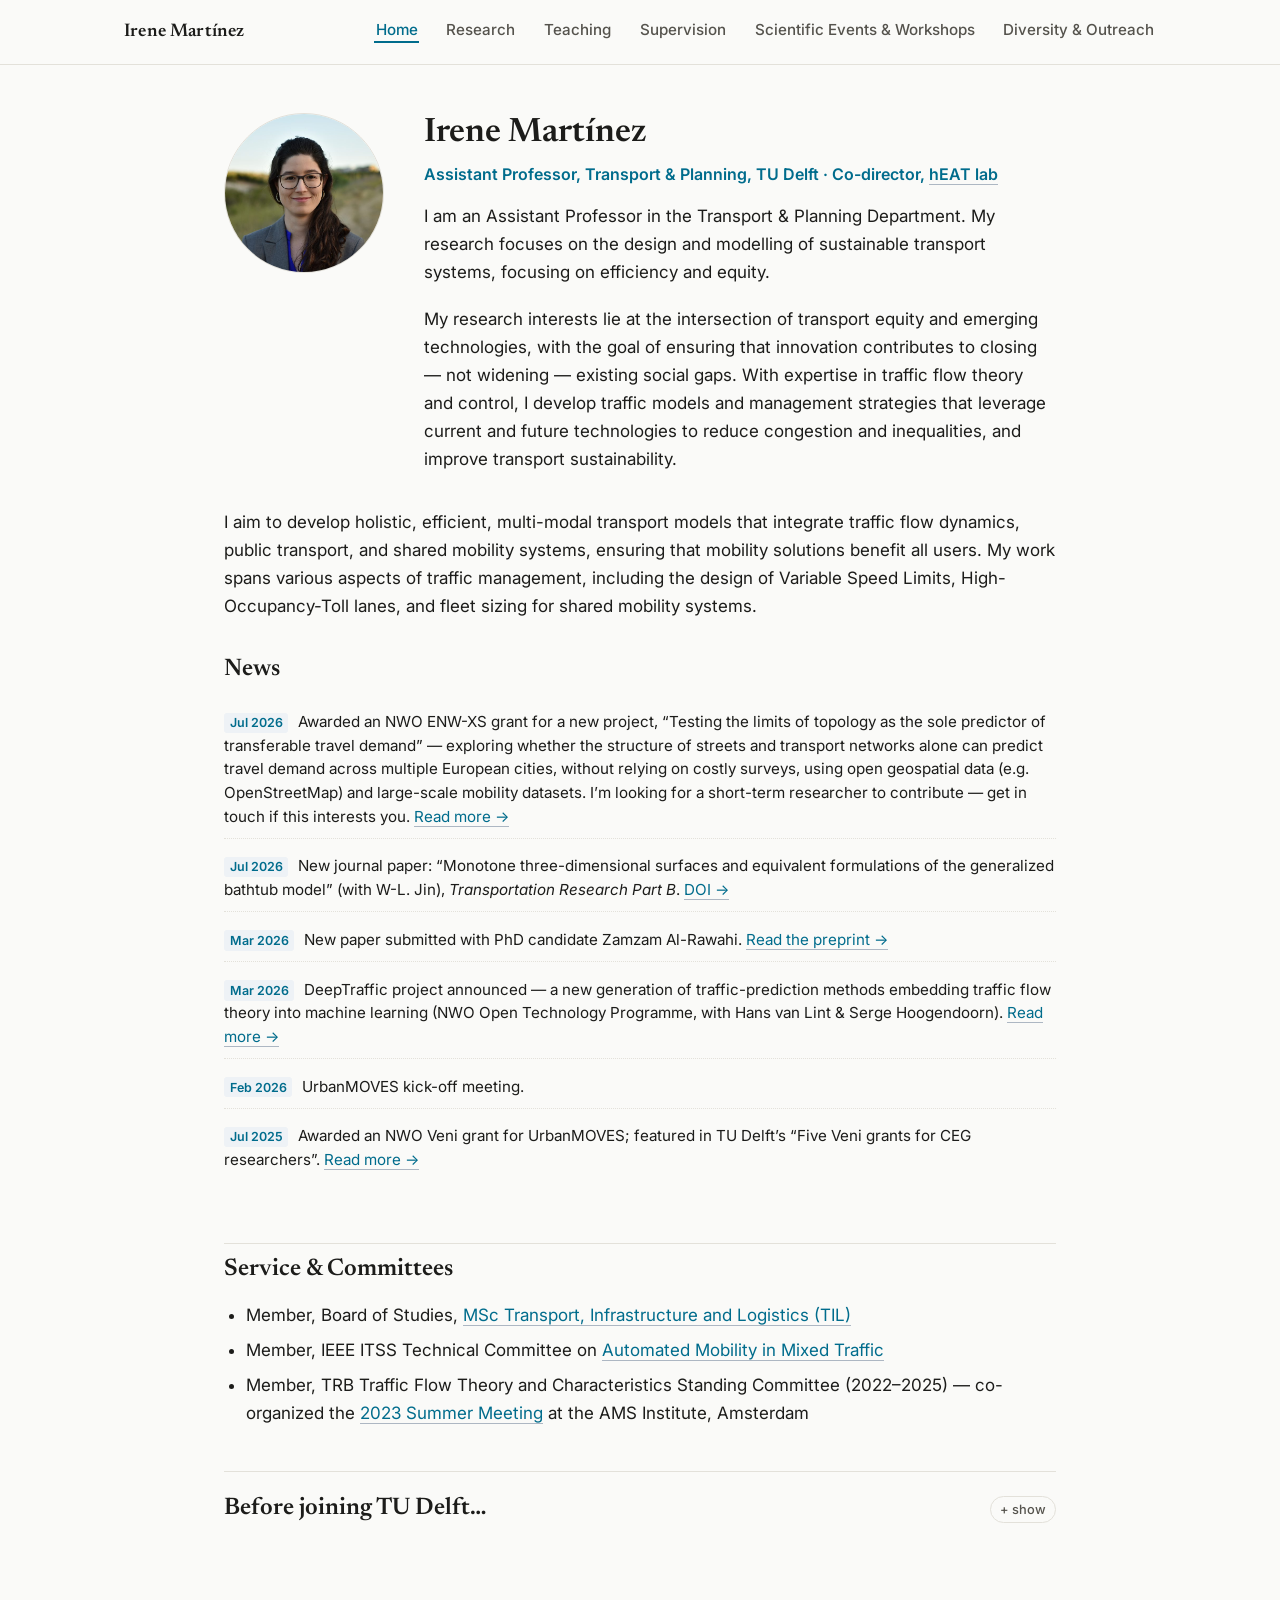
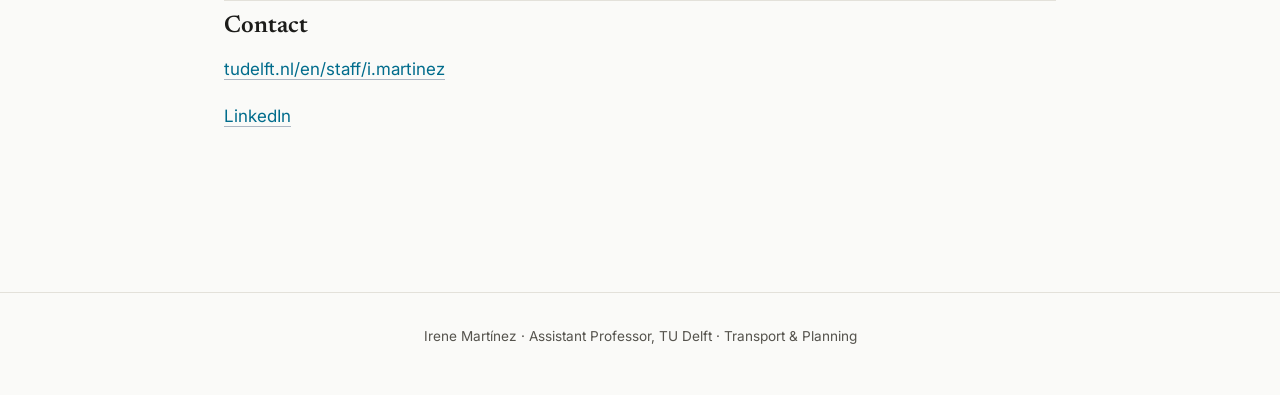
==== index.html @ e7aa8294 "Updated sections, including MSc topics" ====
<!DOCTYPE html>
<html lang="en">
<head>
<meta charset="UTF-8">
<meta name="viewport" content="width=device-width, initial-scale=1">
<title>Irene Martínez</title>
<meta name="description" content="Irene Martínez — Assistant Professor, Transport & Planning, TU Delft. Sustainable transport systems, traffic flow theory, transport equity.">
<link rel="preconnect" href="https://fonts.googleapis.com">
<link href="https://fonts.googleapis.com/css2?family=Newsreader:wght@500;600;700&family=Inter:wght@400;500;600&display=swap" rel="stylesheet">
<link rel="stylesheet" href="css/style.css">
</head>
<body>

<header class="site-header">
  <div class="header-inner">
    <a href="index.html" class="site-title">Irene Martínez</a>
    <nav class="site-nav">
      <ul>
        <li class="active"><a href="index.html">Home</a></li>
        <li class="has-dropdown">
          <a href="research.html">Research</a>
          <ul class="dropdown"><li><a href="urbanmoves.html">UrbanMOVES</a></li><li><a href="research.html#publications">Publications</a></li></ul>
        </li>
        <li><a href="teaching.html">Teaching</a></li>
        <li class="has-dropdown">
          <a href="supervision.html">Supervision</a>
          <ul class="dropdown"><li><a href="positions.html">Positions / Topics</a></li></ul>
        </li>
        <li class="has-dropdown">
          <a href="events.html">Scientific Events &amp; Workshops</a>
          <ul class="dropdown"><li><a href="invited-talks.html">Invited Talks</a></li><li><a href="organisation.html">Organisation</a></li></ul>
        </li>
        <li><a href="diversity-outreach.html">Diversity &amp; Outreach</a></li>
      </ul>
    </nav>
    <button class="nav-toggle" aria-label="Toggle navigation">&#9776;</button>
  </div>
</header>

<main>

  <section class="hero">
    <div class="hero-photo"><img src="images/headshot-web.jpg" alt="Irene Martínez"></div>
    <div class="hero-text">
      <h1>Irene Martínez</h1>
      <div class="hero-role">Assistant Professor, Transport &amp; Planning, TU Delft · Co-director, <a href="https://www.tudelft.nl/citg/over-faculteit/afdelingen/transport-planning/research/labs/heat-lab">hEAT lab</a></div>
      <p>I am an Assistant Professor in the Transport &amp; Planning Department. My research focuses on the design and modelling of sustainable transport systems, focusing on efficiency and equity.</p>
      <p>My research interests lie at the intersection of transport equity and emerging technologies, with the goal of ensuring that innovation contributes to closing &mdash; not widening &mdash; existing social gaps. With expertise in traffic flow theory and control, I develop traffic models and management strategies that leverage current and future technologies to reduce congestion and inequalities, and improve transport sustainability.</p>
    </div>
  </section>

  <p>I aim to develop holistic, efficient, multi-modal transport models that integrate traffic flow dynamics, public transport, and shared mobility systems, ensuring that mobility solutions benefit all users. My work spans various aspects of traffic management, including the design of Variable Speed Limits, High-Occupancy-Toll lanes, and fleet sizing for shared mobility systems.</p>

  <h2>News</h2>
  <ul class="news-list">
    <li><span class="news-date">Jul 2026</span> Awarded an NWO ENW-XS grant for a new project, &ldquo;Testing the limits of topology as the sole predictor of transferable travel demand&rdquo; &mdash; exploring whether the structure of streets and transport networks alone can predict travel demand across multiple European cities, without relying on costly surveys, using open geospatial data (e.g. OpenStreetMap) and large-scale mobility datasets. I&rsquo;m looking for a short-term researcher to contribute &mdash; get in touch if this interests you. <a href="https://www.nwo.nl/nieuws/56-toewijzingen-in-de-open-competitie-enw-xs-pakket-26-2">Read more →</a></li>
    <li><span class="news-date">Jul 2026</span> New journal paper: &ldquo;Monotone three-dimensional surfaces and equivalent formulations of the generalized bathtub model&rdquo; (with W-L. Jin), <em>Transportation Research Part B</em>. <a href="https://doi.org/10.1016/j.trb.2026.103562">DOI →</a></li>
    <li><span class="news-date">Mar 2026</span> New paper submitted with PhD candidate Zamzam Al-Rawahi. <a href="https://papers.ssrn.com/sol3/papers.cfm?abstract_id=6463879">Read the preprint →</a></li>
    <li><span class="news-date">Mar 2026</span> DeepTraffic project announced &mdash; a new generation of traffic-prediction methods embedding traffic flow theory into machine learning (NWO Open Technology Programme, with Hans van Lint &amp; Serge Hoogendoorn). <a href="https://www.tudelft.nl/en/2026/ceg/new-prediction-models-to-keep-traffic-flowing-during-extreme-situations">Read more →</a></li>
    <li><span class="news-date">Feb 2026</span> UrbanMOVES kick-off meeting.</li>
    <li><span class="news-date">Jul 2025</span> Awarded an NWO Veni grant for UrbanMOVES; featured in TU Delft&rsquo;s &ldquo;Five Veni grants for CEG researchers&rdquo;. <a href="https://www.tudelft.nl/en/2026/citg/five-veni-grants-for-ceg-researchers">Read more →</a></li>
  </ul>

  <h2>Service &amp; Committees</h2>
  <ul>
    <li>Member, Board of Studies, <a href="https://www.tudelft.nl/onderwijs/opleidingen/masters/til/msc-transport-infrastructure-and-logistics">MSc Transport, Infrastructure and Logistics (TIL)</a></li>
    <li>Member, IEEE ITSS Technical Committee on <a href="https://www.mixedtraffic.org">Automated Mobility in Mixed Traffic</a></li>
    <li>Member, TRB Traffic Flow Theory and Characteristics Standing Committee (2022&ndash;2025) &mdash; co-organized the <a href="https://tftc2023.dryfta.com/">2023 Summer Meeting</a> at the AMS Institute, Amsterdam</li>
  </ul>

  <details class="collapsible">
    <summary><h2>Before joining TU Delft&hellip;</h2></summary>
    <div class="collapsible-content">

      <h3>Education</h3>
      <ul>
        <li><strong>PhD Civil &amp; Environmental Engineering</strong> (2022) — University of California, Irvine<br>
          <span class="muted small">Dissertation: &ldquo;Modeling and Management of Emerging Mobility Systems: New Approaches Based on Vehicle and Trip Flow Dynamics in Absolute and Relative Spaces&rdquo;</span></li>
        <li><strong>MSc Transportation Systems Engineering</strong> (2019) — University of California, Irvine</li>
        <li><strong>BSc and MSc Civil Engineering</strong> (2017) — UPC BarcelonaTech</li>
      </ul>

      <h3>Industry Experience</h3>
      <ul>
        <li>Structural Engineer internship, ESTEYCO S.A.P. (Barcelona) — 02/2016 – 12/2016</li>
        <li>Structural Engineer, Dr. Lüchinger + Meyer Bauingenieure AG (Zürich) — 09/2014 – 02/2015</li>
      </ul>

    </div>
  </details>

  <h2>Contact</h2>
  <p><a href="https://www.tudelft.nl/en/staff/i.martinez/">tudelft.nl/en/staff/i.martinez</a></p>
  <p><a href="https://www.linkedin.com/in/irene-martinez-josemaria/">LinkedIn</a></p>

</main>

<footer class="site-footer">
  <p>Irene Martínez · Assistant Professor, TU Delft · Transport &amp; Planning</p>
</footer>

<script src="js/main.js"></script>
</body>
</html>
---- css/style.css ----
/* ============================================================
   Irene Martínez — personal academic site
   Clean academic minimal theme
   ============================================================ */

:root {
  --color-bg: #fafaf8;
  --color-bg-alt: #f2f1ed;
  --color-text: #1c1c1a;
  --color-text-muted: #55534d;
  --color-border: #e3e1da;
  --color-accent: #006C8C;      /* accessible TU Delft blue — 5.96:1 contrast on white, passes WCAG AA */
  --color-accent-soft: #eef2f6;
  --color-link: #006C8C;
  --color-link-hover: #00445a;

  --color-tudelft: #006C8C;     /* same accessible TU Delft blue — used for text (thesis titles) and legend dot */
  --color-tudelft-swatch: #00A6D6;  /* brighter TU Delft cyan — decorative use only (page-hero underline accent) */
  --color-intl: #9C4221;        /* warm rust/terracotta — UPC / other international programmes, deliberately a different hue from TU Delft blue */

  --font-serif: "Newsreader", Georgia, "Times New Roman", serif;
  --font-sans: "Inter", -apple-system, BlinkMacSystemFont, "Segoe UI", sans-serif;

  --max-width: 880px;
  --radius: 4px;
}

* { box-sizing: border-box; }

html { scroll-behavior: smooth; }

body {
  margin: 0;
  background: var(--color-bg);
  color: var(--color-text);
  font-family: var(--font-sans);
  font-size: 17px;
  line-height: 1.65;
  -webkit-font-smoothing: antialiased;
}

h1, h2, h3, h4 {
  font-family: var(--font-serif);
  font-weight: 600;
  color: var(--color-text);
  line-height: 1.25;
  margin: 0 0 0.6em;
}

h1 { font-size: 2.1rem; }
h2 { font-size: 1.5rem; margin-top: 2.6em; padding-top: 0.4em; border-top: 1px solid var(--color-border); }
h2:first-of-type { border-top: none; margin-top: 1.4em; padding-top: 0; }
h3 { font-size: 1.15rem; margin-top: 1.8em; }
h4 { font-size: 1rem; margin-top: 1.2em; }

p { margin: 0 0 1.1em; }

a {
  color: var(--color-link);
  text-decoration: none;
  border-bottom: 1px solid rgba(31, 58, 95, 0.35);
  transition: border-color 0.15s ease, color 0.15s ease;
}
a:hover { color: var(--color-link-hover); border-bottom-color: currentColor; }

ul, ol { padding-left: 1.3em; }
li { margin-bottom: 0.4em; }

.muted { color: var(--color-text-muted); }
.small { font-size: 0.9rem; }

/* ---------- Layout shell ---------- */

.site-header {
  position: sticky;
  top: 0;
  z-index: 50;
  background: rgba(250, 250, 248, 0.92);
  backdrop-filter: saturate(140%) blur(6px);
  border-bottom: 1px solid var(--color-border);
}

.header-inner {
  max-width: 1080px;
  margin: 0 auto;
  padding: 0.9rem 1.5rem;
  display: flex;
  align-items: center;
  justify-content: space-between;
}

.site-title {
  font-family: var(--font-serif);
  font-weight: 600;
  font-size: 1.15rem;
  color: var(--color-text);
  border-bottom: none;
  letter-spacing: 0.01em;
}
.site-title:hover { color: var(--color-accent); }

.site-nav > ul {
  list-style: none;
  display: flex;
  gap: 1.6rem;
  margin: 0;
  padding: 0;
}

.site-nav > ul > li { position: relative; }

/* Dropdown submenus must NOT inherit the top-level flex row —
   this was the bug making them render as a permanently-visible horizontal bar. */
.dropdown {
  list-style: none;
  margin: 0;
}

.site-nav a {
  border-bottom: none;
  color: var(--color-text-muted);
  font-size: 0.95rem;
  font-weight: 500;
  padding: 0.3rem 0.1rem;
}
.site-nav a:hover,
.site-nav li.active > a {
  color: var(--color-accent);
}
.site-nav li.active > a {
  box-shadow: inset 0 -2px 0 var(--color-accent);
}

.dropdown {
  display: none;
  position: absolute;
  top: 100%;
  left: 0;
  background: var(--color-bg);
  border: 1px solid var(--color-border);
  border-radius: var(--radius);
  min-width: 190px;
  padding: 0.4rem 0;
  box-shadow: 0 8px 20px rgba(0,0,0,0.06);
  z-index: 60;
}
/* Submenus only appear on hover/focus (mouse) or explicit tap-toggle (touch, via .open added by JS).
   They are never shown just because the page loaded. */
.has-dropdown:hover .dropdown,
.has-dropdown:focus-within .dropdown,
.has-dropdown.open .dropdown {
  display: block;
}
.dropdown li { margin: 0; }
.dropdown a {
  display: block;
  padding: 0.5rem 0.9rem;
  font-size: 0.9rem;
  white-space: nowrap;
}

.nav-toggle {
  display: none;
  background: none;
  border: 1px solid var(--color-border);
  border-radius: var(--radius);
  font-size: 1.1rem;
  padding: 0.3rem 0.6rem;
  cursor: pointer;
}

main {
  max-width: var(--max-width);
  margin: 0 auto;
  padding: 3rem 1.5rem 5rem;
}

.site-footer {
  border-top: 1px solid var(--color-border);
  margin-top: 4rem;
  padding: 2rem 1.5rem;
  text-align: center;
  color: var(--color-text-muted);
  font-size: 0.85rem;
}
.site-footer a { color: var(--color-text-muted); }

/* ---------- Page hero banner (background photo + title) ---------- */

.page-hero {
  position: relative;
  height: 320px;
  overflow: hidden;
  background-color: var(--color-accent);
  background-size: cover;
  background-position: center;
  background-repeat: no-repeat;
  display: flex;
  align-items: flex-end;
}
.page-hero::before {
  content: "";
  position: absolute;
  inset: 0;
  background: linear-gradient(180deg, rgba(15, 20, 28, 0.15) 0%, rgba(15, 20, 28, 0.82) 100%);
}
.page-hero-inner {
  position: relative;
  z-index: 1;
  max-width: 1080px;
  margin: 0 auto;
  padding: 0 1.5rem 2rem;
  width: 100%;
}
.page-hero-inner h1 {
  color: #fff;
  margin: 0;
  font-size: 3.2rem;
  line-height: 1.05;
  text-shadow: 0 2px 16px rgba(0, 0, 0, 0.4);
}
.page-hero-rule {
  display: block;
  width: 90px;
  height: 4px;
  background: var(--color-tudelft-swatch);
  margin-top: 1rem;
  border-radius: 2px;
}

@media (max-width: 620px) {
  .page-hero { height: 220px; }
  .page-hero-inner h1 { font-size: 2.2rem; }
}

/* ---------- Hero (home) ---------- */

.hero {
  display: flex;
  gap: 2.5rem;
  align-items: flex-start;
  margin-bottom: 1rem;
}

.hero-photo {
  flex: 0 0 160px;
  width: 160px;
  height: 160px;
  border-radius: 50%;
  background: var(--color-bg-alt);
  border: 1px solid var(--color-border);
  display: flex;
  align-items: center;
  justify-content: center;
  overflow: hidden;
  color: var(--color-text-muted);
  font-size: 0.8rem;
  text-align: center;
}
.hero-photo img { width: 100%; height: 100%; object-fit: cover; }

.hero-text h1 { margin-bottom: 0.2em; }
.hero-role {
  color: var(--color-accent);
  font-weight: 600;
  font-size: 1rem;
  margin-bottom: 0.9em;
}

@media (max-width: 620px) {
  .hero { flex-direction: column; align-items: center; text-align: center; }
}

/* ---------- News list (home) ---------- */

.news-list {
  list-style: none;
  padding-left: 0;
}
.news-list li {
  padding: 0.6rem 0;
  border-bottom: 1px dotted var(--color-border);
  font-size: 0.95rem;
  line-height: 1.55;
}
.news-list li:last-child { border-bottom: none; }
.news-date {
  display: inline-block;
  font-family: var(--font-sans);
  font-size: 0.78rem;
  font-weight: 600;
  color: var(--color-accent);
  background: var(--color-accent-soft);
  border-radius: 3px;
  padding: 0.05em 0.45em;
  margin-right: 0.5em;
  white-space: nowrap;
}

/* ---------- Cards / projects ---------- */

.card {
  border: 1px solid var(--color-border);
  border-radius: var(--radius);
  padding: 1.4rem 1.5rem;
  margin-bottom: 1.5rem;
  background: white;
}
.card h3 { margin-top: 0; }
.card .meta { color: var(--color-text-muted); font-size: 0.88rem; margin-bottom: 0.8em; }

.card-figure {
  margin: -1.4rem -1.5rem 1rem;
}
.card-figure img {
  width: 100%;
  height: auto;
  display: block;
  border-radius: var(--radius) var(--radius) 0 0;
}

/* Card variant with a small figure on the left, matching .pub-card proportions */
.card-with-figure {
  display: flex;
  gap: 1.4rem;
}
.card-figure-side {
  flex: 0 0 140px;
  width: 140px;
}
.card-figure-side img {
  width: 100%;
  height: 100px;
  object-fit: cover;
  border: 1px solid var(--color-border);
  border-radius: var(--radius);
  display: block;
}
.card-body { flex: 1 1 auto; min-width: 0; }
.card-body h3 { margin-top: 0; }
@media (max-width: 560px) {
  .card-with-figure { flex-direction: column; }
  .card-figure-side { width: 100%; }
  .card-figure-side img { height: 140px; }
}

.figure {
  margin: 1.5rem 0;
  text-align: center;
}
.figure img, .figure svg { max-width: 100%; height: auto; }
.figure figcaption {
  font-size: 0.85rem;
  color: var(--color-text-muted);
  margin-top: 0.6rem;
}

/* ---------- Publications ---------- */

.pub-section h3 {
  font-family: var(--font-sans);
  font-weight: 600;
  font-size: 1rem;
  text-transform: uppercase;
  letter-spacing: 0.04em;
  color: var(--color-text-muted);
  border-bottom: 1px solid var(--color-border);
  padding-bottom: 0.4em;
}

.pub-list {
  list-style: none;
  padding-left: 0;
}
.pub-list li {
  padding: 0.55rem 0;
  border-bottom: 1px dotted var(--color-border);
  font-size: 0.95rem;
  line-height: 1.55;
}
.pub-list li:last-child { border-bottom: none; }
.pub-tag {
  display: inline-block;
  font-family: var(--font-sans);
  font-size: 0.78rem;
  font-weight: 600;
  color: var(--color-accent);
  background: var(--color-accent-soft);
  border-radius: 3px;
  padding: 0.05em 0.45em;
  margin-right: 0.5em;
}
.pub-list .journal { font-style: italic; }

/* ---------- Links list (external) ---------- */

.link-row {
  display: flex;
  flex-wrap: wrap;
  gap: 0.6rem 1rem;
  padding-left: 0;
  list-style: none;
}
.link-row a {
  border: 1px solid var(--color-accent);
  border-bottom: 1px solid var(--color-accent);
  border-radius: 999px;
  padding: 0.4rem 1rem;
  font-size: 0.88rem;
  color: var(--color-accent);
}
.link-row a:hover { background: var(--color-accent-soft); border-color: var(--color-link-hover); color: var(--color-link-hover); }

/* ---------- Supervision lists ---------- */

.thesis-item {
  margin-bottom: 1.5rem;
  padding-bottom: 1.5rem;
  border-bottom: 1px dotted var(--color-border);
}
.thesis-item:last-child { border-bottom: none; }
.thesis-name { font-weight: 700; font-size: 1.02rem; margin-bottom: 0.3em; }
.thesis-title { font-weight: 700; margin-bottom: 0.25em; }
.thesis-title.tu-delft { color: var(--color-tudelft); }
.thesis-title.intl { color: var(--color-intl); }
.thesis-meta { color: var(--color-text-muted); font-size: 0.88rem; }
.thesis-meta .defense-date { font-weight: 700; color: var(--color-text); }
.programme-key {
  display: flex;
  gap: 1.2rem;
  flex-wrap: wrap;
  font-size: 0.85rem;
  color: var(--color-text-muted);
  margin: 0.8em 0 1.6em;
}
.programme-key span { display: inline-flex; align-items: center; gap: 0.4em; }
.swatch { display: inline-block; width: 11px; height: 11px; border-radius: 50%; }
.swatch.tu-delft { background: var(--color-tudelft); }
.swatch.intl { background: var(--color-intl); }

/* ---------- Year groups (MSc list, grouped by defense year) ---------- */

.year-group {
  margin: 1.2rem 0;
  border-top: 1px dotted var(--color-border);
  padding-top: 0.9rem;
}
.year-group summary {
  cursor: pointer;
  list-style: none;
  display: flex;
  align-items: baseline;
  gap: 0.5em;
  user-select: none;
  font-weight: 600;
  color: var(--color-text-muted);
}
.year-group summary::-webkit-details-marker { display: none; }
.year-group summary::before {
  content: "▸";
  display: inline-block;
  font-size: 1.4em;
  color: var(--color-accent);
  transition: transform 0.15s ease;
}
.year-group[open] summary::before { content: "▾"; }
.year-group summary:hover { color: var(--color-accent); }
.year-group summary .year-count { font-weight: 400; font-size: 0.85rem; }
.year-group .thesis-item:first-of-type { margin-top: 1rem; }

/* ---------- Collapsible sections (native details/summary) ---------- */

details.collapsible {
  margin-top: 2.6em;
  padding-top: 0.4em;
  border-top: 1px solid var(--color-border);
}
details.collapsible summary {
  cursor: pointer;
  list-style: none;
  display: flex;
  align-items: baseline;
  gap: 0.5em;
  user-select: none;
}
details.collapsible summary::-webkit-details-marker { display: none; }
details.collapsible summary h2,
details.collapsible summary h3 {
  margin: 0.6em 0;
  border-top: none;
  padding-top: 0;
  display: inline;
}
details.collapsible summary::after {
  content: "+ show";
  font-family: var(--font-sans);
  font-size: 0.8rem;
  font-weight: 500;
  color: var(--color-text-muted);
  border: 1px solid var(--color-border);
  border-radius: 999px;
  padding: 0.15em 0.7em;
  margin-left: auto;
  white-space: nowrap;
}
details.collapsible[open] summary::after { content: "\2212 hide"; }
details.collapsible summary:hover::after { color: var(--color-accent); border-color: var(--color-accent); }
.collapsible-content { padding-bottom: 0.5em; }

/* ---------- Publication / dissemination cards (citation + summary + image) ---------- */

.pub-card {
  display: flex;
  gap: 1.4rem;
  border: 1px solid var(--color-border);
  border-radius: var(--radius);
  padding: 1.2rem;
  margin-bottom: 1.4rem;
  background: white;
}
.pub-card-figure {
  flex: 0 0 230px;
  width: 230px;
}
.pub-card-figure img, .pub-card-figure svg {
  width: 100%;
  height: 170px;
  object-fit: contain;
  border: 1px solid var(--color-border);
  border-radius: var(--radius);
  background: var(--color-accent-soft);
}
.pub-card-body { flex: 1 1 auto; min-width: 0; }
.pub-card-citation {
  font-size: 0.95rem;
  line-height: 1.55;
  margin-bottom: 0.5em;
}
.pub-card-title {
  font-family: var(--font-serif);
  font-weight: 600;
  font-size: 1.08rem;
  line-height: 1.35;
  margin: 0 0 0.3em;
  color: var(--color-text);
}
.pub-card-authors {
  font-size: 0.9rem;
  color: var(--color-text-muted);
  margin: 0 0 0.6em;
}
.pub-card-summary {
  font-size: 0.92rem;
  color: var(--color-text-muted);
  margin: 0;
}
.pub-card .journal { font-style: italic; }
.pub-card-links { margin-top: 0.5em; font-size: 0.85rem; }

@media (max-width: 560px) {
  .pub-card { flex-direction: column; }
  .pub-card-figure { width: 100%; }
  .pub-card-figure img, .pub-card-figure svg { height: 140px; }
}

/* ---------- Dissemination: one box per conference/event ---------- */

.event-card {
  border: 1px solid var(--color-border);
  border-radius: var(--radius);
  padding: 1.4rem 1.5rem;
  margin-bottom: 1.5rem;
  background: white;
}
.event-card h3 { margin: 0 0 0.2em; }
.event-card .meta { color: var(--color-text-muted); font-size: 0.88rem; margin-bottom: 1em; }

.event-paper {
  padding: 0.8em 0;
  border-top: 1px dotted var(--color-border);
}
.event-paper:first-of-type { border-top: none; padding-top: 0; }
.event-paper-title {
  font-weight: 600;
  margin: 0 0 0.15em;
}
.event-paper-authors {
  color: var(--color-text-muted);
  font-size: 0.9rem;
  margin: 0;
}
.event-paper-note {
  font-size: 0.85rem;
  color: var(--color-text-muted);
  margin: 0.35em 0 0;
}

/* ---------- Notice / callout ---------- */

.callout {
  background: var(--color-accent-soft);
  border-left: 3px solid var(--color-accent);
  border-radius: var(--radius);
  padding: 1rem 1.2rem;
  margin: 1.5rem 0;
}

/* ---------- Responsive nav ---------- */

@media (max-width: 780px) {
  .nav-toggle { display: inline-block; }
  .site-nav {
    display: none;
    position: absolute;
    top: 100%;
    left: 0;
    right: 0;
    background: var(--color-bg);
    border-bottom: 1px solid var(--color-border);
  }
  .site-nav.open { display: block; }
  .site-nav > ul { flex-direction: column; gap: 0; padding: 0.6rem 1.5rem 1.2rem; }
  .site-nav > ul > li { width: 100%; }
  .dropdown { position: static; border: none; box-shadow: none; padding-left: 1rem; }
}
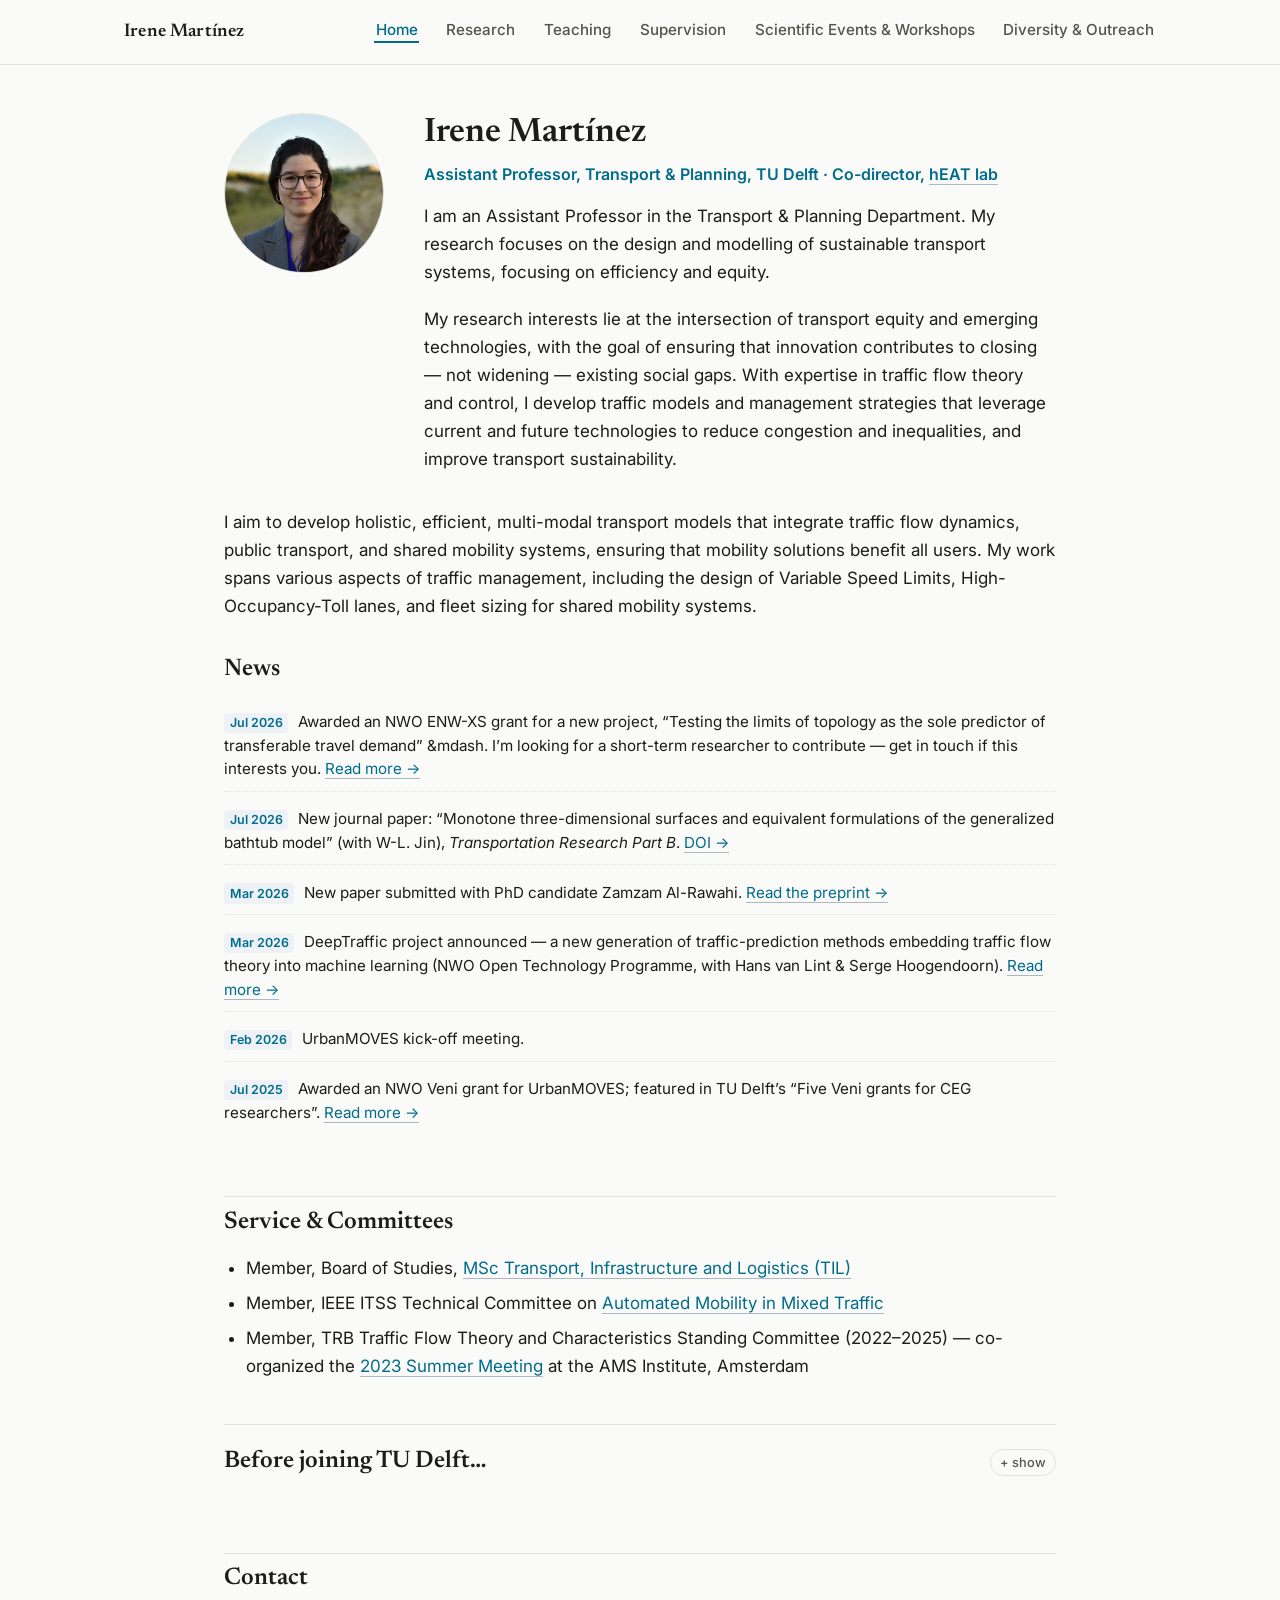
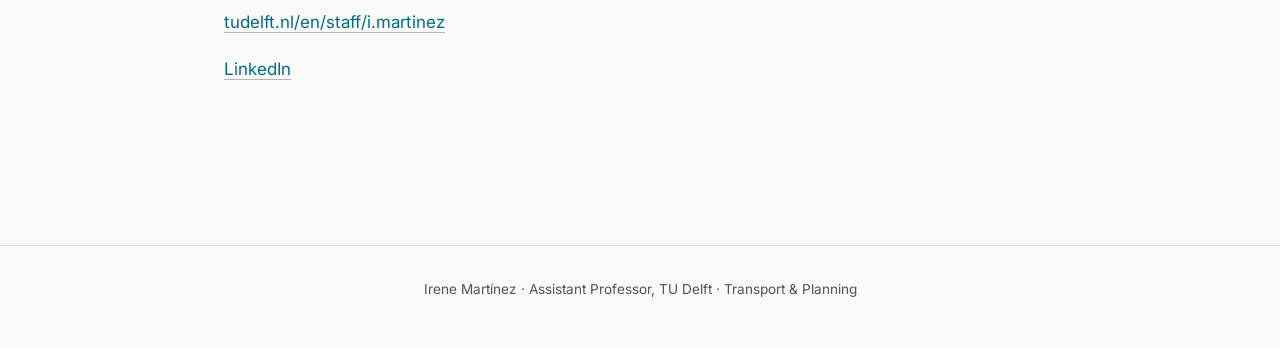
==== commit 3d0fe298: "Refine news entry for NWO ENW-XS grant Updated news item for clarity and removed redundant text." ====
--- a/index.html
+++ b/index.html
@@ -51,9 +51,10 @@
 
   <p>I aim to develop holistic, efficient, multi-modal transport models that integrate traffic flow dynamics, public transport, and shared mobility systems, ensuring that mobility solutions benefit all users. My work spans various aspects of traffic management, including the design of Variable Speed Limits, High-Occupancy-Toll lanes, and fleet sizing for shared mobility systems.</p>
 
+  </ul>
   <h2>News</h2>
   <ul class="news-list">
-    <li><span class="news-date">Jul 2026</span> Awarded an NWO ENW-XS grant for a new project, &ldquo;Testing the limits of topology as the sole predictor of transferable travel demand&rdquo; &mdash; exploring whether the structure of streets and transport networks alone can predict travel demand across multiple European cities, without relying on costly surveys, using open geospatial data (e.g. OpenStreetMap) and large-scale mobility datasets. I&rsquo;m looking for a short-term researcher to contribute &mdash; get in touch if this interests you. <a href="https://www.nwo.nl/nieuws/56-toewijzingen-in-de-open-competitie-enw-xs-pakket-26-2">Read more →</a></li>
+    <li><span class="news-date">Jul 2026</span> Awarded an NWO ENW-XS grant for a new project, &ldquo;Testing the limits of topology as the sole predictor of transferable travel demand&rdquo; &mdash. I&rsquo;m looking for a short-term researcher to contribute &mdash; get in touch if this interests you. <a href="https://www.nwo.nl/nieuws/56-toewijzingen-in-de-open-competitie-enw-xs-pakket-26-2">Read more →</a></li>
     <li><span class="news-date">Jul 2026</span> New journal paper: &ldquo;Monotone three-dimensional surfaces and equivalent formulations of the generalized bathtub model&rdquo; (with W-L. Jin), <em>Transportation Research Part B</em>. <a href="https://doi.org/10.1016/j.trb.2026.103562">DOI →</a></li>
     <li><span class="news-date">Mar 2026</span> New paper submitted with PhD candidate Zamzam Al-Rawahi. <a href="https://papers.ssrn.com/sol3/papers.cfm?abstract_id=6463879">Read the preprint →</a></li>
     <li><span class="news-date">Mar 2026</span> DeepTraffic project announced &mdash; a new generation of traffic-prediction methods embedding traffic flow theory into machine learning (NWO Open Technology Programme, with Hans van Lint &amp; Serge Hoogendoorn). <a href="https://www.tudelft.nl/en/2026/ceg/new-prediction-models-to-keep-traffic-flowing-during-extreme-situations">Read more →</a></li>
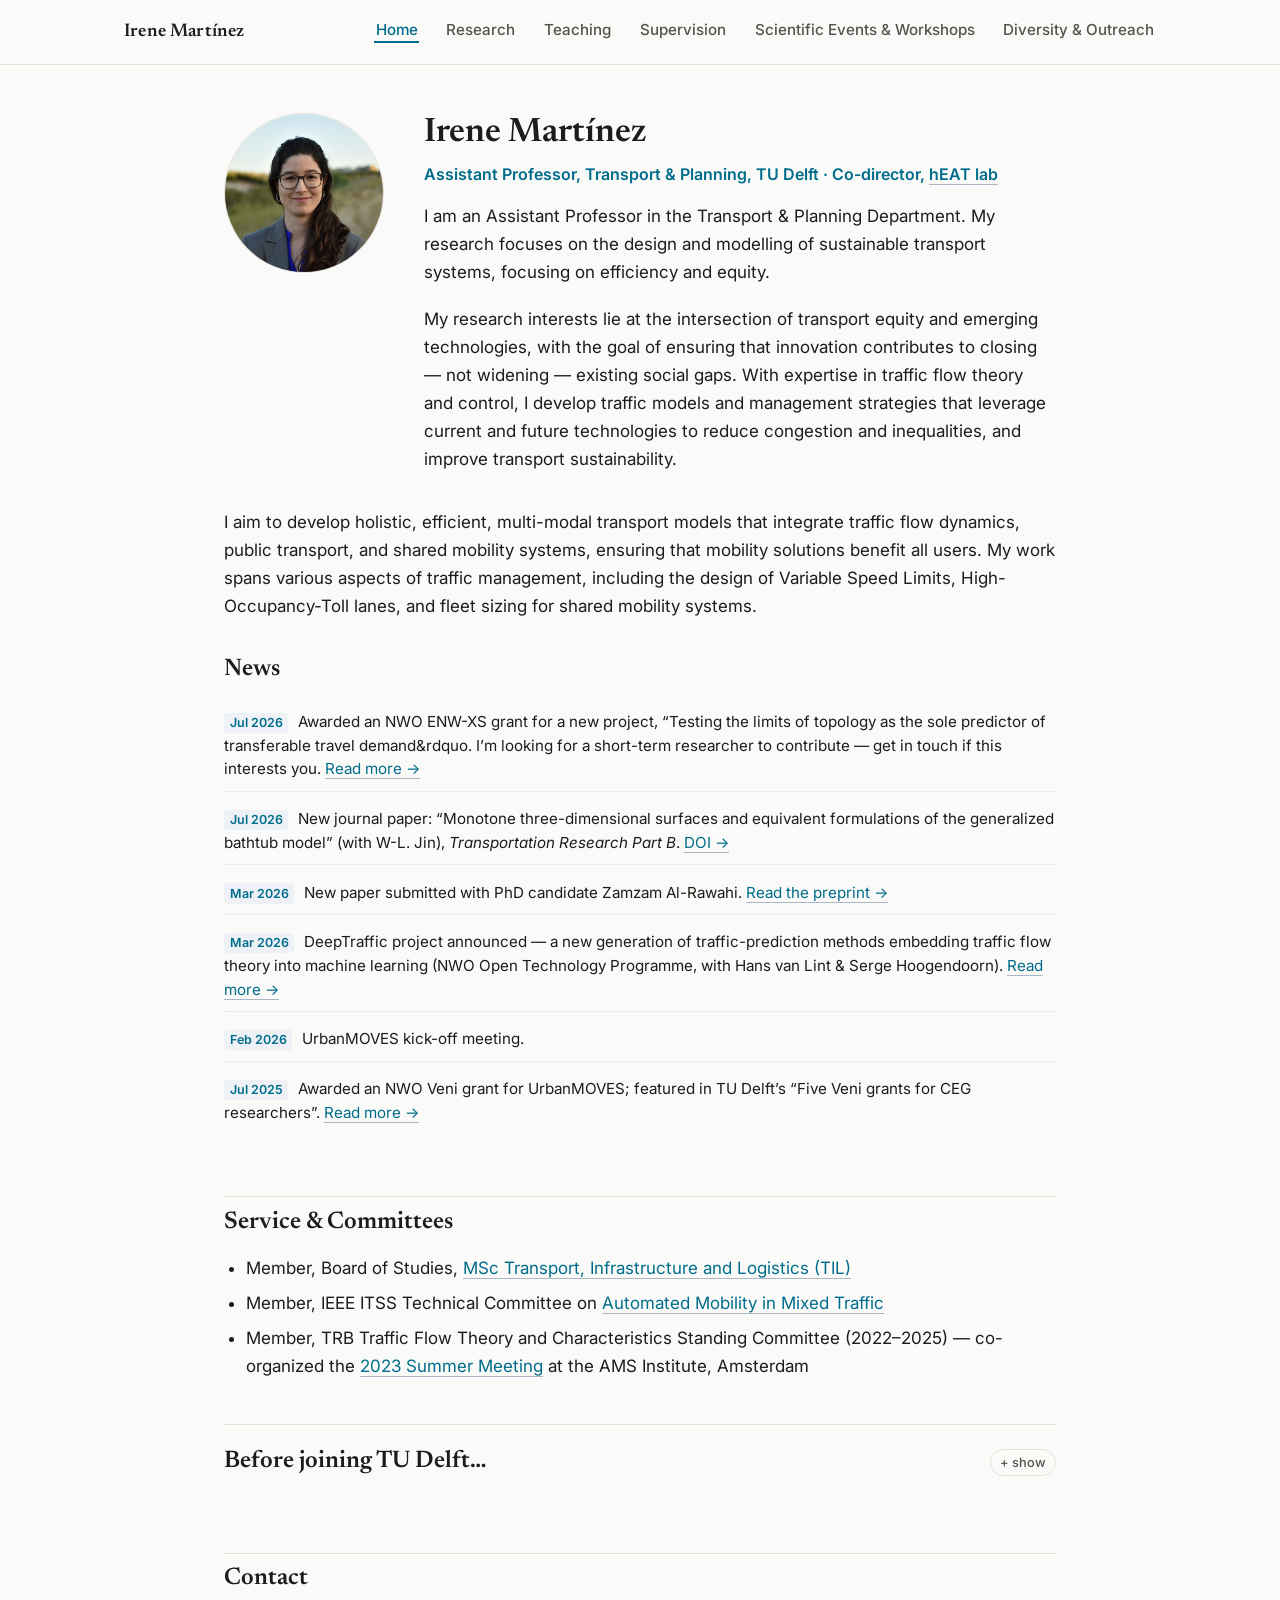
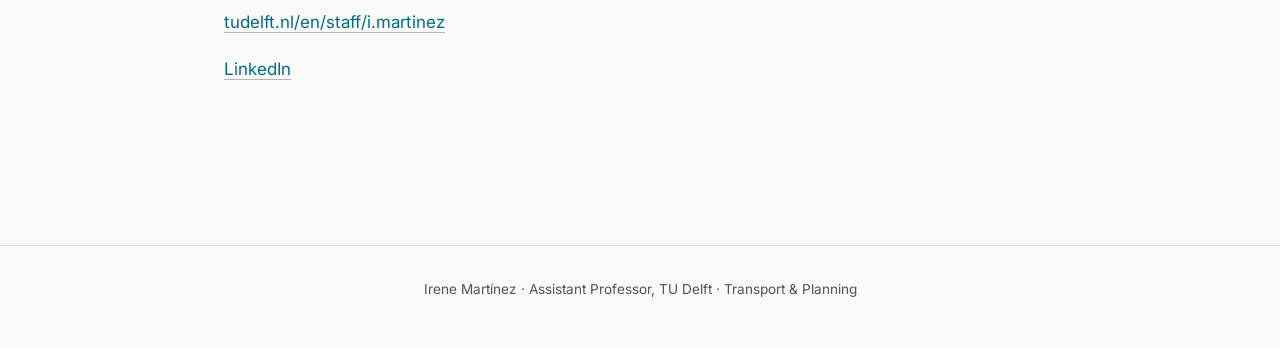
==== commit da8ac9dc: "Fix HTML encoding in news list items" ====
--- a/index.html
+++ b/index.html
@@ -54,7 +54,7 @@
   </ul>
   <h2>News</h2>
   <ul class="news-list">
-    <li><span class="news-date">Jul 2026</span> Awarded an NWO ENW-XS grant for a new project, &ldquo;Testing the limits of topology as the sole predictor of transferable travel demand&rdquo; &mdash. I&rsquo;m looking for a short-term researcher to contribute &mdash; get in touch if this interests you. <a href="https://www.nwo.nl/nieuws/56-toewijzingen-in-de-open-competitie-enw-xs-pakket-26-2">Read more →</a></li>
+    <li><span class="news-date">Jul 2026</span> Awarded an NWO ENW-XS grant for a new project, &ldquo;Testing the limits of topology as the sole predictor of transferable travel demand&rdquo. I&rsquo;m looking for a short-term researcher to contribute &mdash; get in touch if this interests you. <a href="https://www.nwo.nl/nieuws/56-toewijzingen-in-de-open-competitie-enw-xs-pakket-26-2">Read more →</a></li>
     <li><span class="news-date">Jul 2026</span> New journal paper: &ldquo;Monotone three-dimensional surfaces and equivalent formulations of the generalized bathtub model&rdquo; (with W-L. Jin), <em>Transportation Research Part B</em>. <a href="https://doi.org/10.1016/j.trb.2026.103562">DOI →</a></li>
     <li><span class="news-date">Mar 2026</span> New paper submitted with PhD candidate Zamzam Al-Rawahi. <a href="https://papers.ssrn.com/sol3/papers.cfm?abstract_id=6463879">Read the preprint →</a></li>
     <li><span class="news-date">Mar 2026</span> DeepTraffic project announced &mdash; a new generation of traffic-prediction methods embedding traffic flow theory into machine learning (NWO Open Technology Programme, with Hans van Lint &amp; Serge Hoogendoorn). <a href="https://www.tudelft.nl/en/2026/ceg/new-prediction-models-to-keep-traffic-flowing-during-extreme-situations">Read more →</a></li>
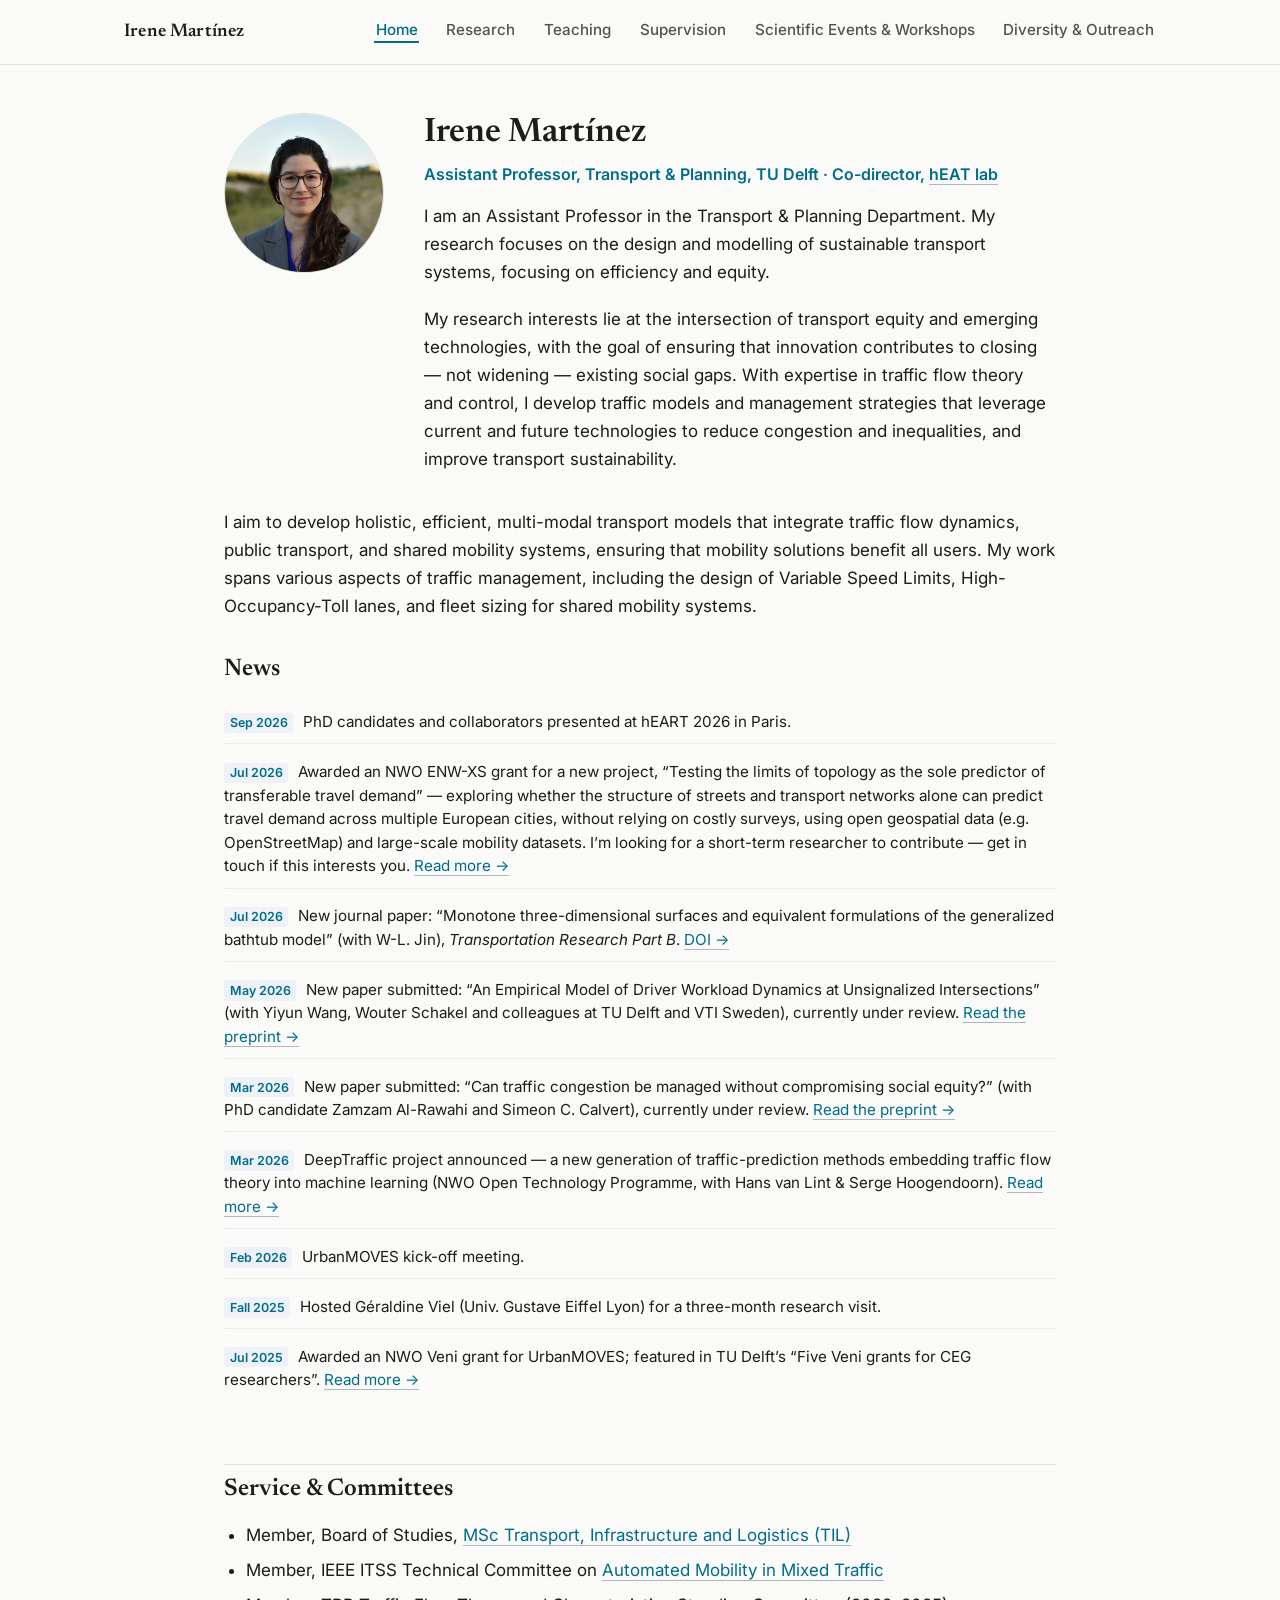
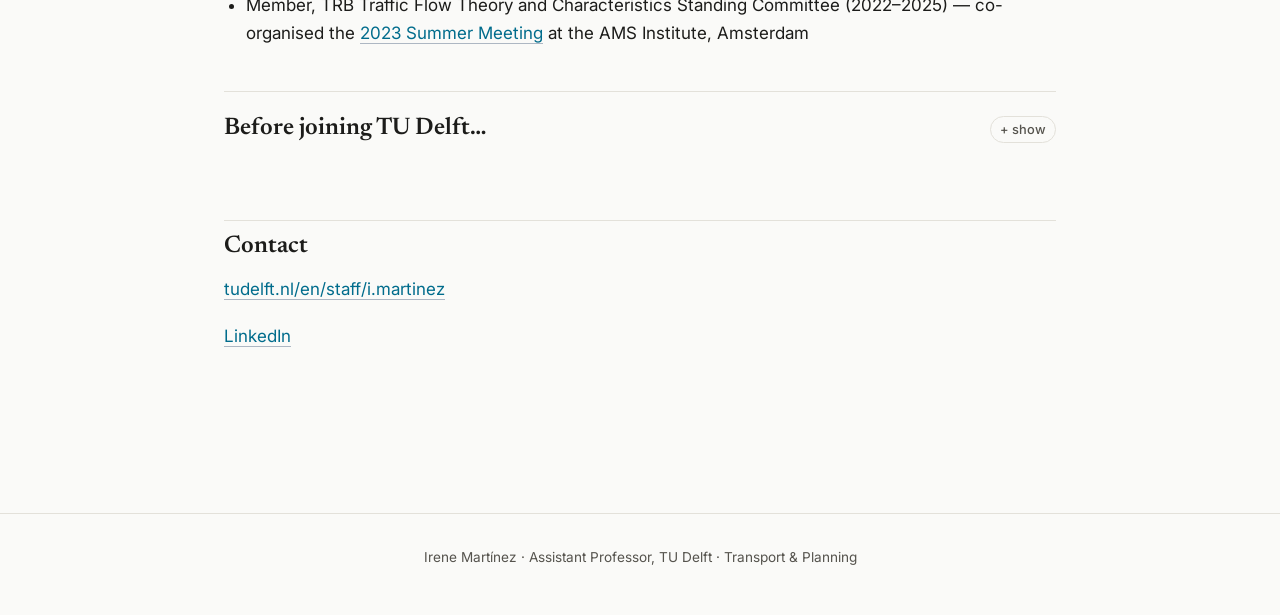
==== commit a502e018: "Update supervision and included outreach updated the supervision tab to link to students' work." ====
--- a/index.html
+++ b/index.html
@@ -7,7 +7,7 @@
 <meta name="description" content="Irene Martínez — Assistant Professor, Transport & Planning, TU Delft. Sustainable transport systems, traffic flow theory, transport equity.">
 <link rel="preconnect" href="https://fonts.googleapis.com">
 <link href="https://fonts.googleapis.com/css2?family=Newsreader:wght@500;600;700&family=Inter:wght@400;500;600&display=swap" rel="stylesheet">
-<link rel="stylesheet" href="css/style.css">
+<link rel="stylesheet" href="css/style.css?v=5">
 </head>
 <body>
 
@@ -51,14 +51,16 @@
 
   <p>I aim to develop holistic, efficient, multi-modal transport models that integrate traffic flow dynamics, public transport, and shared mobility systems, ensuring that mobility solutions benefit all users. My work spans various aspects of traffic management, including the design of Variable Speed Limits, High-Occupancy-Toll lanes, and fleet sizing for shared mobility systems.</p>
 
-  </ul>
   <h2>News</h2>
   <ul class="news-list">
-    <li><span class="news-date">Jul 2026</span> Awarded an NWO ENW-XS grant for a new project, &ldquo;Testing the limits of topology as the sole predictor of transferable travel demand&rdquo. I&rsquo;m looking for a short-term researcher to contribute &mdash; get in touch if this interests you. <a href="https://www.nwo.nl/nieuws/56-toewijzingen-in-de-open-competitie-enw-xs-pakket-26-2">Read more →</a></li>
+    <li><span class="news-date">Sep 2026</span> PhD candidates and collaborators presented at hEART 2026 in Paris.</li>
+    <li><span class="news-date">Jul 2026</span> Awarded an NWO ENW-XS grant for a new project, &ldquo;Testing the limits of topology as the sole predictor of transferable travel demand&rdquo; &mdash; exploring whether the structure of streets and transport networks alone can predict travel demand across multiple European cities, without relying on costly surveys, using open geospatial data (e.g. OpenStreetMap) and large-scale mobility datasets. I&rsquo;m looking for a short-term researcher to contribute &mdash; get in touch if this interests you. <a href="https://www.nwo.nl/nieuws/56-toewijzingen-in-de-open-competitie-enw-xs-pakket-26-2">Read more →</a></li>
     <li><span class="news-date">Jul 2026</span> New journal paper: &ldquo;Monotone three-dimensional surfaces and equivalent formulations of the generalized bathtub model&rdquo; (with W-L. Jin), <em>Transportation Research Part B</em>. <a href="https://doi.org/10.1016/j.trb.2026.103562">DOI →</a></li>
-    <li><span class="news-date">Mar 2026</span> New paper submitted with PhD candidate Zamzam Al-Rawahi. <a href="https://papers.ssrn.com/sol3/papers.cfm?abstract_id=6463879">Read the preprint →</a></li>
+    <li><span class="news-date">May 2026</span> New paper submitted: &ldquo;An Empirical Model of Driver Workload Dynamics at Unsignalized Intersections&rdquo; (with Yiyun Wang, Wouter Schakel and colleagues at TU Delft and VTI Sweden), currently under review. <a href="https://papers.ssrn.com/sol3/papers.cfm?abstract_id=6850163">Read the preprint →</a></li>
+    <li><span class="news-date">Mar 2026</span> New paper submitted: &ldquo;Can traffic congestion be managed without compromising social equity?&rdquo; (with PhD candidate Zamzam Al-Rawahi and Simeon C. Calvert), currently under review. <a href="https://papers.ssrn.com/sol3/papers.cfm?abstract_id=6463879">Read the preprint →</a></li>
     <li><span class="news-date">Mar 2026</span> DeepTraffic project announced &mdash; a new generation of traffic-prediction methods embedding traffic flow theory into machine learning (NWO Open Technology Programme, with Hans van Lint &amp; Serge Hoogendoorn). <a href="https://www.tudelft.nl/en/2026/ceg/new-prediction-models-to-keep-traffic-flowing-during-extreme-situations">Read more →</a></li>
     <li><span class="news-date">Feb 2026</span> UrbanMOVES kick-off meeting.</li>
+    <li><span class="news-date">Fall 2025</span> Hosted Géraldine Viel (Univ. Gustave Eiffel Lyon) for a three-month research visit.</li>
     <li><span class="news-date">Jul 2025</span> Awarded an NWO Veni grant for UrbanMOVES; featured in TU Delft&rsquo;s &ldquo;Five Veni grants for CEG researchers&rdquo;. <a href="https://www.tudelft.nl/en/2026/citg/five-veni-grants-for-ceg-researchers">Read more →</a></li>
   </ul>
 
@@ -66,7 +68,7 @@
   <ul>
     <li>Member, Board of Studies, <a href="https://www.tudelft.nl/onderwijs/opleidingen/masters/til/msc-transport-infrastructure-and-logistics">MSc Transport, Infrastructure and Logistics (TIL)</a></li>
     <li>Member, IEEE ITSS Technical Committee on <a href="https://www.mixedtraffic.org">Automated Mobility in Mixed Traffic</a></li>
-    <li>Member, TRB Traffic Flow Theory and Characteristics Standing Committee (2022&ndash;2025) &mdash; co-organized the <a href="https://tftc2023.dryfta.com/">2023 Summer Meeting</a> at the AMS Institute, Amsterdam</li>
+    <li>Member, TRB Traffic Flow Theory and Characteristics Standing Committee (2022&ndash;2025) &mdash; co-organised the <a href="https://tftc2023.dryfta.com/">2023 Summer Meeting</a> at the AMS Institute, Amsterdam</li>
   </ul>
 
   <details class="collapsible">
--- a/css/style.css
+++ b/css/style.css
@@ -17,6 +17,8 @@
   --color-tudelft: #006C8C;     /* same accessible TU Delft blue — used for text (thesis titles) and legend dot */
   --color-tudelft-swatch: #00A6D6;  /* brighter TU Delft cyan — decorative use only (page-hero underline accent) */
   --color-intl: #9C4221;        /* warm rust/terracotta — UPC / other international programmes, deliberately a different hue from TU Delft blue */
+  --color-danger: #a32d2d;      /* status red — "currently under review" tag only */
+  --color-danger-soft: #fbe9e9;
 
   --font-serif: "Newsreader", Georgia, "Times New Roman", serif;
   --font-sans: "Inter", -apple-system, BlinkMacSystemFont, "Segoe UI", sans-serif;
@@ -391,6 +393,17 @@
   margin-right: 0.5em;
 }
 .pub-list .journal { font-style: italic; }
+.pub-tag-review {
+  display: inline-block;
+  font-family: var(--font-sans);
+  font-size: 0.78rem;
+  font-weight: 600;
+  color: var(--color-danger);
+  background: var(--color-danger-soft);
+  border-radius: 3px;
+  padding: 0.05em 0.45em;
+  margin-right: 0.5em;
+}
 
 /* ---------- Links list (external) ---------- */
 
@@ -438,6 +451,62 @@
 .swatch.tu-delft { background: var(--color-tudelft); }
 .swatch.intl { background: var(--color-intl); }
 
+/* ---------- Researcher cards (Supervision — Current/Former PhD candidates & other researchers) ---------- */
+
+.researcher-grid {
+  display: grid;
+  grid-template-columns: repeat(2, 1fr);
+  gap: 1.1rem;
+  margin: 1.2rem 0 2rem;
+}
+.researcher-card {
+  border: 1px solid var(--color-border);
+  border-radius: var(--radius);
+  padding: 1.3rem 1.4rem;
+  background: white;
+}
+.researcher-name {
+  font-family: var(--font-serif);
+  font-weight: 600;
+  font-size: 1.08rem;
+  margin-bottom: 0.25em;
+}
+.researcher-name a { border-bottom: none; }
+.researcher-name a:hover { color: var(--color-link-hover); }
+.researcher-title {
+  font-weight: 600;
+  font-size: 0.94rem;
+  line-height: 1.4;
+  margin-bottom: 0.4em;
+  color: var(--color-text);
+}
+.researcher-meta {
+  color: var(--color-text-muted);
+  font-size: 0.85rem;
+  margin-bottom: 0.8em;
+}
+.researcher-links {
+  display: flex;
+  flex-wrap: wrap;
+  gap: 0.4rem;
+}
+.researcher-links a {
+  display: inline-block;
+  font-family: var(--font-sans);
+  font-size: 0.78rem;
+  font-weight: 600;
+  color: var(--color-accent);
+  background: var(--color-accent-soft);
+  border: 1px solid transparent;
+  border-radius: 3px;
+  padding: 0.15em 0.55em;
+}
+.researcher-links a:hover { background: var(--color-accent); color: white; }
+
+@media (max-width: 620px) {
+  .researcher-grid { grid-template-columns: 1fr; }
+}
+
 /* ---------- Year groups (MSc list, grouped by defense year) ---------- */
 
 .year-group {
@@ -467,6 +536,7 @@
 .year-group summary:hover { color: var(--color-accent); }
 .year-group summary .year-count { font-weight: 400; font-size: 0.85rem; }
 .year-group .thesis-item:first-of-type { margin-top: 1rem; }
+.year-group .event-card:first-of-type { margin-top: 1rem; }
 
 /* ---------- Collapsible sections (native details/summary) ---------- */
 
@@ -475,7 +545,7 @@
   padding-top: 0.4em;
   border-top: 1px solid var(--color-border);
 }
-details.collapsible summary {
+details.collapsible > summary {
   cursor: pointer;
   list-style: none;
   display: flex;
@@ -483,15 +553,15 @@
   gap: 0.5em;
   user-select: none;
 }
-details.collapsible summary::-webkit-details-marker { display: none; }
-details.collapsible summary h2,
-details.collapsible summary h3 {
+details.collapsible > summary::-webkit-details-marker { display: none; }
+details.collapsible > summary h2,
+details.collapsible > summary h3 {
   margin: 0.6em 0;
   border-top: none;
   padding-top: 0;
   display: inline;
 }
-details.collapsible summary::after {
+details.collapsible > summary::after {
   content: "+ show";
   font-family: var(--font-sans);
   font-size: 0.8rem;
@@ -503,8 +573,8 @@
   margin-left: auto;
   white-space: nowrap;
 }
-details.collapsible[open] summary::after { content: "\2212 hide"; }
-details.collapsible summary:hover::after { color: var(--color-accent); border-color: var(--color-accent); }
+details.collapsible[open] > summary::after { content: "\2212 hide"; }
+details.collapsible > summary:hover::after { color: var(--color-accent); border-color: var(--color-accent); }
 .collapsible-content { padding-bottom: 0.5em; }
 
 /* ---------- Publication / dissemination cards (citation + summary + image) ---------- */
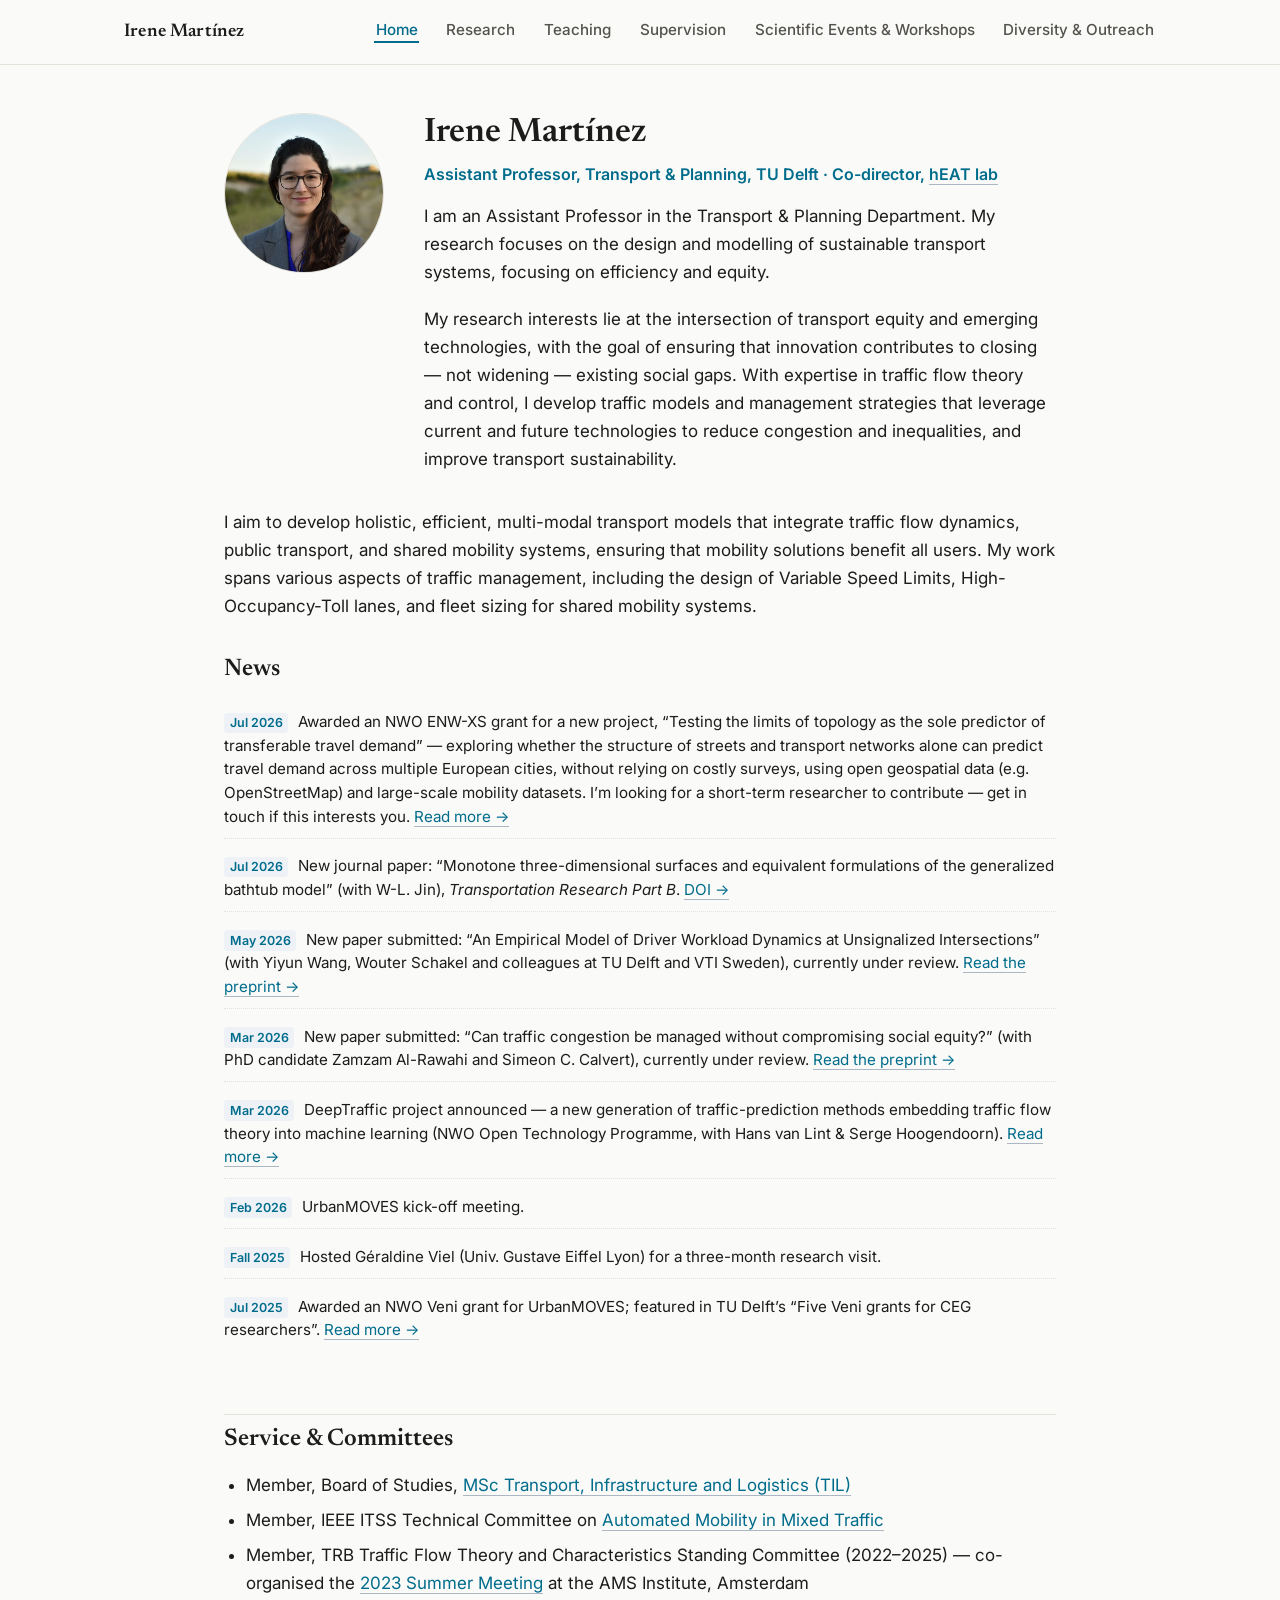
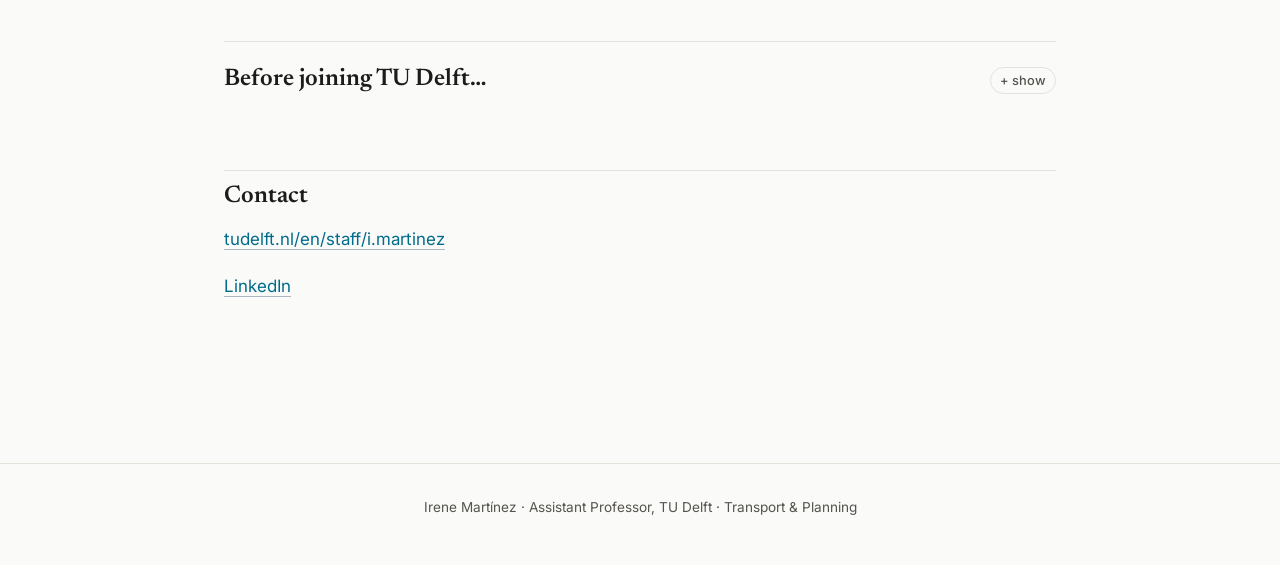
==== commit 635e890b: "Remove outdated news item from index.html Removed news item about PhD presentation." ====
--- a/index.html
+++ b/index.html
@@ -53,7 +53,6 @@
 
   <h2>News</h2>
   <ul class="news-list">
-    <li><span class="news-date">Sep 2026</span> PhD candidates and collaborators presented at hEART 2026 in Paris.</li>
     <li><span class="news-date">Jul 2026</span> Awarded an NWO ENW-XS grant for a new project, &ldquo;Testing the limits of topology as the sole predictor of transferable travel demand&rdquo; &mdash; exploring whether the structure of streets and transport networks alone can predict travel demand across multiple European cities, without relying on costly surveys, using open geospatial data (e.g. OpenStreetMap) and large-scale mobility datasets. I&rsquo;m looking for a short-term researcher to contribute &mdash; get in touch if this interests you. <a href="https://www.nwo.nl/nieuws/56-toewijzingen-in-de-open-competitie-enw-xs-pakket-26-2">Read more →</a></li>
     <li><span class="news-date">Jul 2026</span> New journal paper: &ldquo;Monotone three-dimensional surfaces and equivalent formulations of the generalized bathtub model&rdquo; (with W-L. Jin), <em>Transportation Research Part B</em>. <a href="https://doi.org/10.1016/j.trb.2026.103562">DOI →</a></li>
     <li><span class="news-date">May 2026</span> New paper submitted: &ldquo;An Empirical Model of Driver Workload Dynamics at Unsignalized Intersections&rdquo; (with Yiyun Wang, Wouter Schakel and colleagues at TU Delft and VTI Sweden), currently under review. <a href="https://papers.ssrn.com/sol3/papers.cfm?abstract_id=6850163">Read the preprint →</a></li>
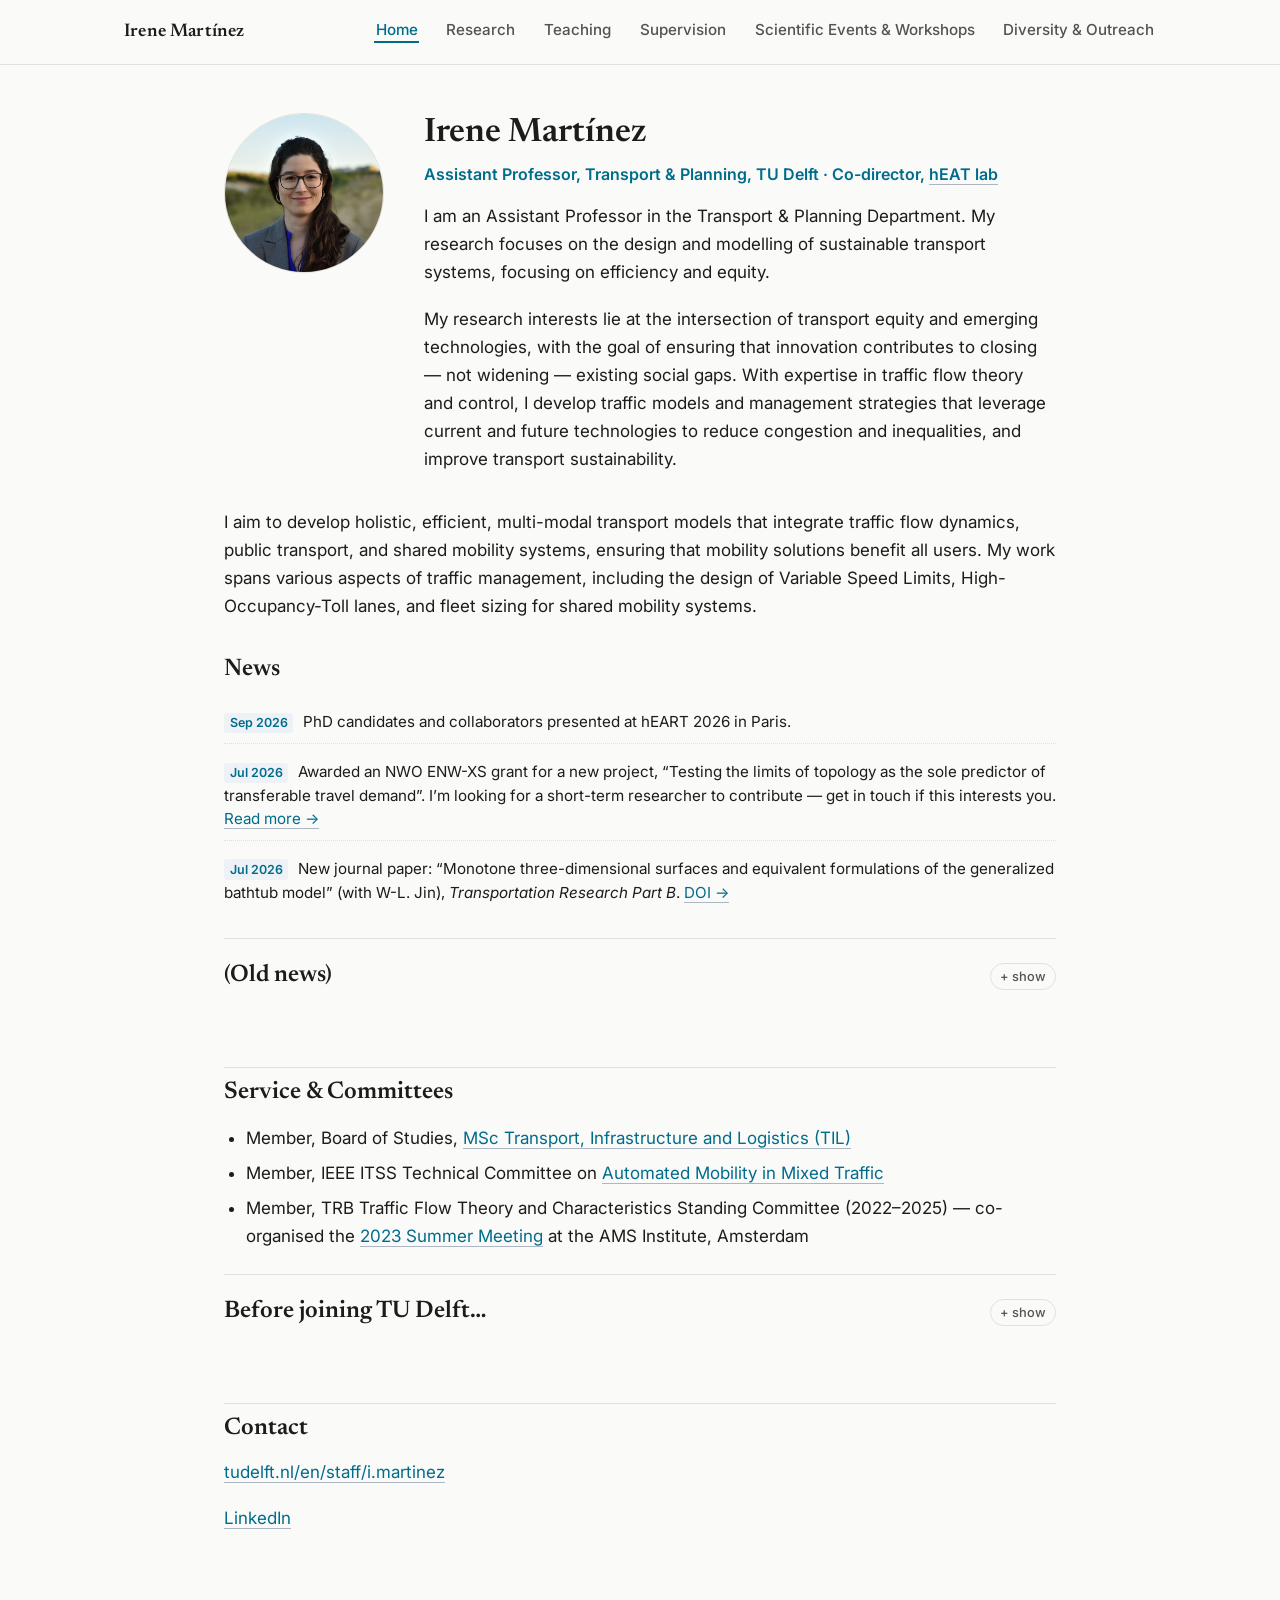
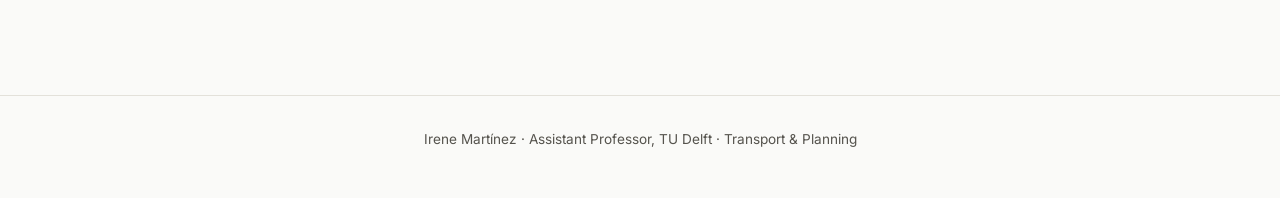
==== commit a2a39e7b: "Updates Updated "news section" and more ifnormation about diversty & outreach" ====
--- a/index.html
+++ b/index.html
@@ -7,7 +7,7 @@
 <meta name="description" content="Irene Martínez — Assistant Professor, Transport & Planning, TU Delft. Sustainable transport systems, traffic flow theory, transport equity.">
 <link rel="preconnect" href="https://fonts.googleapis.com">
 <link href="https://fonts.googleapis.com/css2?family=Newsreader:wght@500;600;700&family=Inter:wght@400;500;600&display=swap" rel="stylesheet">
-<link rel="stylesheet" href="css/style.css?v=5">
+<link rel="stylesheet" href="css/style.css?v=6">
 </head>
 <body>
 
@@ -28,7 +28,7 @@
         </li>
         <li class="has-dropdown">
           <a href="events.html">Scientific Events &amp; Workshops</a>
-          <ul class="dropdown"><li><a href="invited-talks.html">Invited Talks</a></li><li><a href="organisation.html">Organisation</a></li></ul>
+          <ul class="dropdown"><li><a href="events.html#invited-talks">Invited Talks</a></li><li><a href="events.html#organisation">Organisation</a></li></ul>
         </li>
         <li><a href="diversity-outreach.html">Diversity &amp; Outreach</a></li>
       </ul>
@@ -52,8 +52,9 @@
   <p>I aim to develop holistic, efficient, multi-modal transport models that integrate traffic flow dynamics, public transport, and shared mobility systems, ensuring that mobility solutions benefit all users. My work spans various aspects of traffic management, including the design of Variable Speed Limits, High-Occupancy-Toll lanes, and fleet sizing for shared mobility systems.</p>
 
   <h2>News</h2>
-  <ul class="news-list">
-    <li><span class="news-date">Jul 2026</span> Awarded an NWO ENW-XS grant for a new project, &ldquo;Testing the limits of topology as the sole predictor of transferable travel demand&rdquo; &mdash; exploring whether the structure of streets and transport networks alone can predict travel demand across multiple European cities, without relying on costly surveys, using open geospatial data (e.g. OpenStreetMap) and large-scale mobility datasets. I&rsquo;m looking for a short-term researcher to contribute &mdash; get in touch if this interests you. <a href="https://www.nwo.nl/nieuws/56-toewijzingen-in-de-open-competitie-enw-xs-pakket-26-2">Read more →</a></li>
+  <ul class="news-list" id="news-list">
+    <li><span class="news-date">Sep 2026</span> PhD candidates and collaborators presented at hEART 2026 in Paris.</li>
+    <li><span class="news-date">Jul 2026</span> Awarded an NWO ENW-XS grant for a new project, &ldquo;Testing the limits of topology as the sole predictor of transferable travel demand&rdquo;. I&rsquo;m looking for a short-term researcher to contribute &mdash; get in touch if this interests you. <a href="https://www.nwo.nl/nieuws/56-toewijzingen-in-de-open-competitie-enw-xs-pakket-26-2">Read more →</a></li>
     <li><span class="news-date">Jul 2026</span> New journal paper: &ldquo;Monotone three-dimensional surfaces and equivalent formulations of the generalized bathtub model&rdquo; (with W-L. Jin), <em>Transportation Research Part B</em>. <a href="https://doi.org/10.1016/j.trb.2026.103562">DOI →</a></li>
     <li><span class="news-date">May 2026</span> New paper submitted: &ldquo;An Empirical Model of Driver Workload Dynamics at Unsignalized Intersections&rdquo; (with Yiyun Wang, Wouter Schakel and colleagues at TU Delft and VTI Sweden), currently under review. <a href="https://papers.ssrn.com/sol3/papers.cfm?abstract_id=6850163">Read the preprint →</a></li>
     <li><span class="news-date">Mar 2026</span> New paper submitted: &ldquo;Can traffic congestion be managed without compromising social equity?&rdquo; (with PhD candidate Zamzam Al-Rawahi and Simeon C. Calvert), currently under review. <a href="https://papers.ssrn.com/sol3/papers.cfm?abstract_id=6463879">Read the preprint →</a></li>
@@ -62,6 +63,13 @@
     <li><span class="news-date">Fall 2025</span> Hosted Géraldine Viel (Univ. Gustave Eiffel Lyon) for a three-month research visit.</li>
     <li><span class="news-date">Jul 2025</span> Awarded an NWO Veni grant for UrbanMOVES; featured in TU Delft&rsquo;s &ldquo;Five Veni grants for CEG researchers&rdquo;. <a href="https://www.tudelft.nl/en/2026/citg/five-veni-grants-for-ceg-researchers">Read more →</a></li>
   </ul>
+
+  <details class="collapsible" id="old-news-section">
+    <summary><h2>(Old news)</h2></summary>
+    <div class="collapsible-content">
+    <ul class="news-list" id="old-news-list"></ul>
+    </div>
+  </details>
 
   <h2>Service &amp; Committees</h2>
   <ul>
@@ -77,9 +85,12 @@
       <h3>Education</h3>
       <ul>
         <li><strong>PhD Civil &amp; Environmental Engineering</strong> (2022) — University of California, Irvine<br>
-          <span class="muted small">Dissertation: &ldquo;Modeling and Management of Emerging Mobility Systems: New Approaches Based on Vehicle and Trip Flow Dynamics in Absolute and Relative Spaces&rdquo;</span></li>
-        <li><strong>MSc Transportation Systems Engineering</strong> (2019) — University of California, Irvine</li>
-        <li><strong>BSc and MSc Civil Engineering</strong> (2017) — UPC BarcelonaTech</li>
+          <span class="muted small">Dissertation: &ldquo;<a href="https://escholarship.org/uc/item/3xt6j4pv">Modeling and Management of Emerging Mobility Systems: New Approaches Based on Vehicle and Trip Flow Dynamics in Absolute and Relative Spaces</a>&rdquo;</span><br>
+          <span class="muted small">The conference papers presented during this period (2018&ndash;2022) are <span class="researcher-links" style="display: inline-flex; vertical-align: middle;"><a href="research.html#c4">C4</a></span> - <span class="researcher-links" style="display: inline-flex; vertical-align: middle;"><a href="research.html#c15">C15</a></span>.</span></li>
+        <li><strong>MSc Transportation Systems Engineering</strong> (2019) — University of California, Irvine<br>
+          <span class="muted small">Conference paper: <span class="researcher-links" style="display: inline-flex; vertical-align: middle;"><a href="research.html#c3">C3</a></span></span></li>
+        <li><strong>BSc and MSc Civil Engineering</strong> (2017) — UPC BarcelonaTech<br>
+          <span class="muted small">Conference papers: <span class="researcher-links" style="display: inline-flex; vertical-align: middle;"><a href="research.html#c1">C1</a></span> and <span class="researcher-links" style="display: inline-flex; vertical-align: middle;"><a href="research.html#c2">C2</a></span></span></li>
       </ul>
 
       <h3>Industry Experience</h3>
@@ -101,6 +112,6 @@
   <p>Irene Martínez · Assistant Professor, TU Delft · Transport &amp; Planning</p>
 </footer>
 
-<script src="js/main.js"></script>
+<script src="js/main.js?v=1"></script>
 </body>
 </html>
--- a/css/style.css
+++ b/css/style.css
@@ -541,7 +541,7 @@
 /* ---------- Collapsible sections (native details/summary) ---------- */
 
 details.collapsible {
-  margin-top: 2.6em;
+  margin-top: 1.4em;
   padding-top: 0.4em;
   border-top: 1px solid var(--color-border);
 }
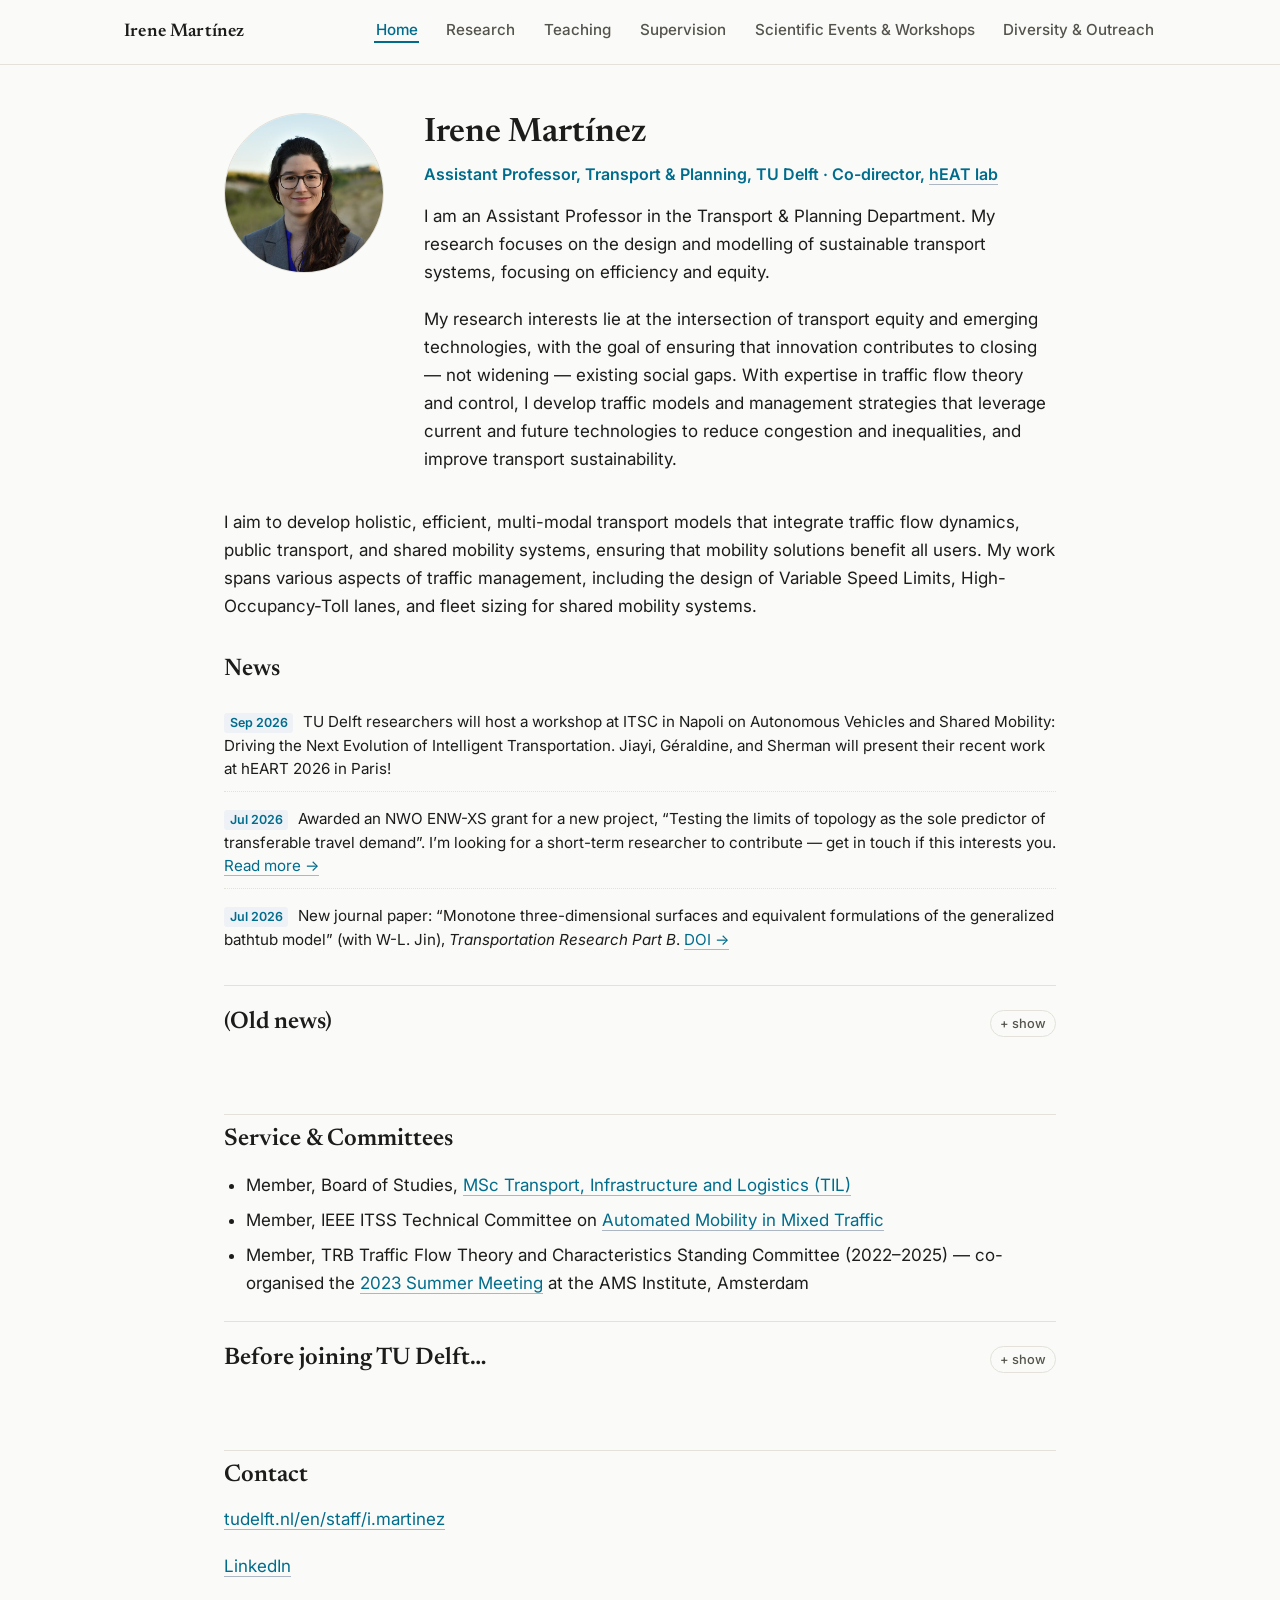
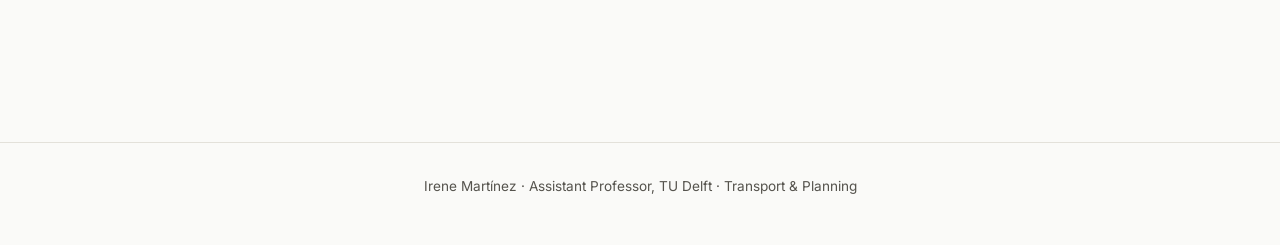
==== commit bd154873: "Update news list with recent research activities" ====
--- a/index.html
+++ b/index.html
@@ -53,7 +53,7 @@
 
   <h2>News</h2>
   <ul class="news-list" id="news-list">
-    <li><span class="news-date">Sep 2026</span> PhD candidates and collaborators presented at hEART 2026 in Paris.</li>
+    <li><span class="news-date">Sep 2026</span> TU Delft researchers will host a workshop at ITSC in Napoli on Autonomous Vehicles and Shared Mobility: Driving the Next Evolution of Intelligent Transportation. Jiayi, Géraldine, and Sherman will present their recent work at hEART 2026 in Paris!</li>
     <li><span class="news-date">Jul 2026</span> Awarded an NWO ENW-XS grant for a new project, &ldquo;Testing the limits of topology as the sole predictor of transferable travel demand&rdquo;. I&rsquo;m looking for a short-term researcher to contribute &mdash; get in touch if this interests you. <a href="https://www.nwo.nl/nieuws/56-toewijzingen-in-de-open-competitie-enw-xs-pakket-26-2">Read more →</a></li>
     <li><span class="news-date">Jul 2026</span> New journal paper: &ldquo;Monotone three-dimensional surfaces and equivalent formulations of the generalized bathtub model&rdquo; (with W-L. Jin), <em>Transportation Research Part B</em>. <a href="https://doi.org/10.1016/j.trb.2026.103562">DOI →</a></li>
     <li><span class="news-date">May 2026</span> New paper submitted: &ldquo;An Empirical Model of Driver Workload Dynamics at Unsignalized Intersections&rdquo; (with Yiyun Wang, Wouter Schakel and colleagues at TU Delft and VTI Sweden), currently under review. <a href="https://papers.ssrn.com/sol3/papers.cfm?abstract_id=6850163">Read the preprint →</a></li>
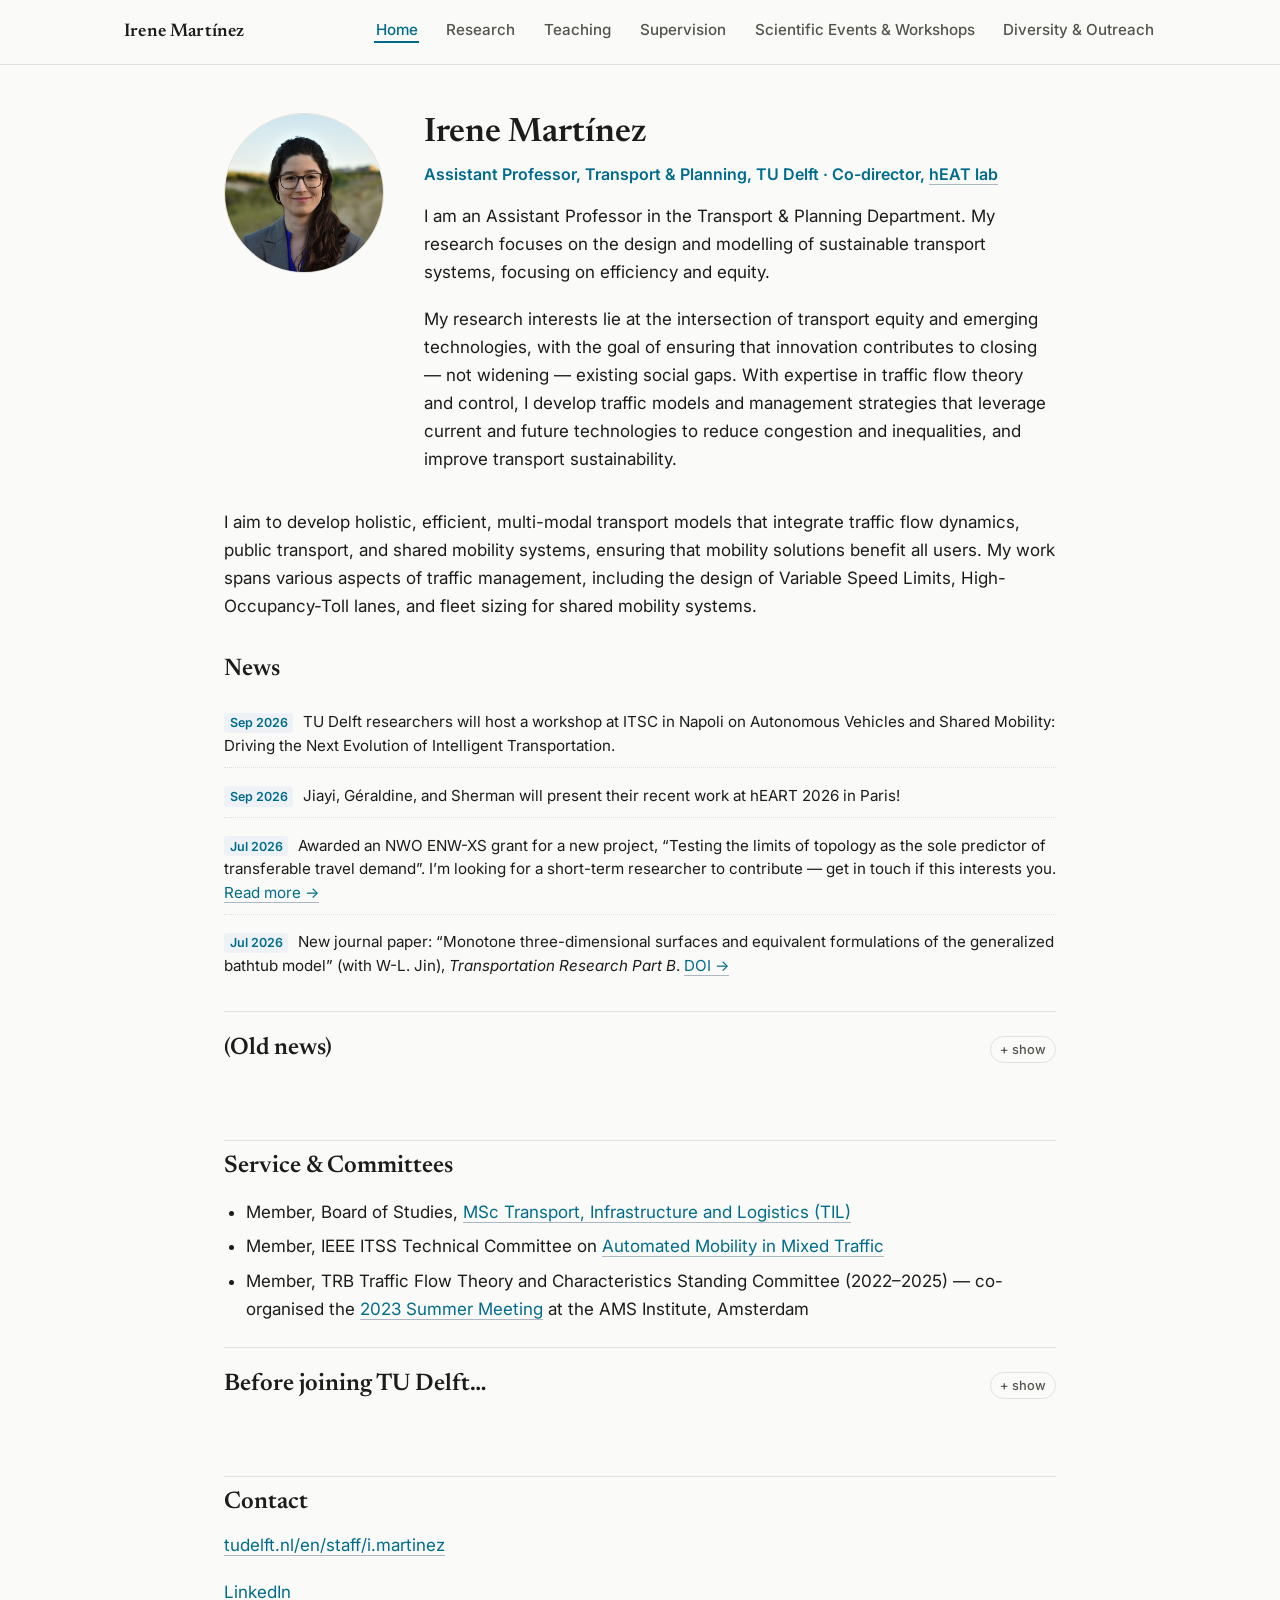
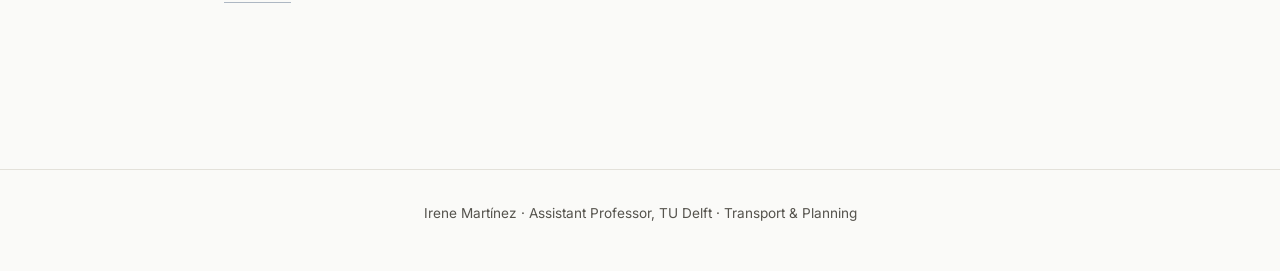
==== commit 016f08f8: "Split news items into separate list entries" ====
--- a/index.html
+++ b/index.html
@@ -53,7 +53,8 @@
 
   <h2>News</h2>
   <ul class="news-list" id="news-list">
-    <li><span class="news-date">Sep 2026</span> TU Delft researchers will host a workshop at ITSC in Napoli on Autonomous Vehicles and Shared Mobility: Driving the Next Evolution of Intelligent Transportation. Jiayi, Géraldine, and Sherman will present their recent work at hEART 2026 in Paris!</li>
+    <li><span class="news-date">Sep 2026</span> TU Delft researchers will host a workshop at ITSC in Napoli on Autonomous Vehicles and Shared Mobility: Driving the Next Evolution of Intelligent Transportation. </li>
+    <li><span class="news-date">Sep 2026</span> Jiayi, Géraldine, and Sherman will present their recent work at hEART 2026 in Paris!</li>
     <li><span class="news-date">Jul 2026</span> Awarded an NWO ENW-XS grant for a new project, &ldquo;Testing the limits of topology as the sole predictor of transferable travel demand&rdquo;. I&rsquo;m looking for a short-term researcher to contribute &mdash; get in touch if this interests you. <a href="https://www.nwo.nl/nieuws/56-toewijzingen-in-de-open-competitie-enw-xs-pakket-26-2">Read more →</a></li>
     <li><span class="news-date">Jul 2026</span> New journal paper: &ldquo;Monotone three-dimensional surfaces and equivalent formulations of the generalized bathtub model&rdquo; (with W-L. Jin), <em>Transportation Research Part B</em>. <a href="https://doi.org/10.1016/j.trb.2026.103562">DOI →</a></li>
     <li><span class="news-date">May 2026</span> New paper submitted: &ldquo;An Empirical Model of Driver Workload Dynamics at Unsignalized Intersections&rdquo; (with Yiyun Wang, Wouter Schakel and colleagues at TU Delft and VTI Sweden), currently under review. <a href="https://papers.ssrn.com/sol3/papers.cfm?abstract_id=6850163">Read the preprint →</a></li>
